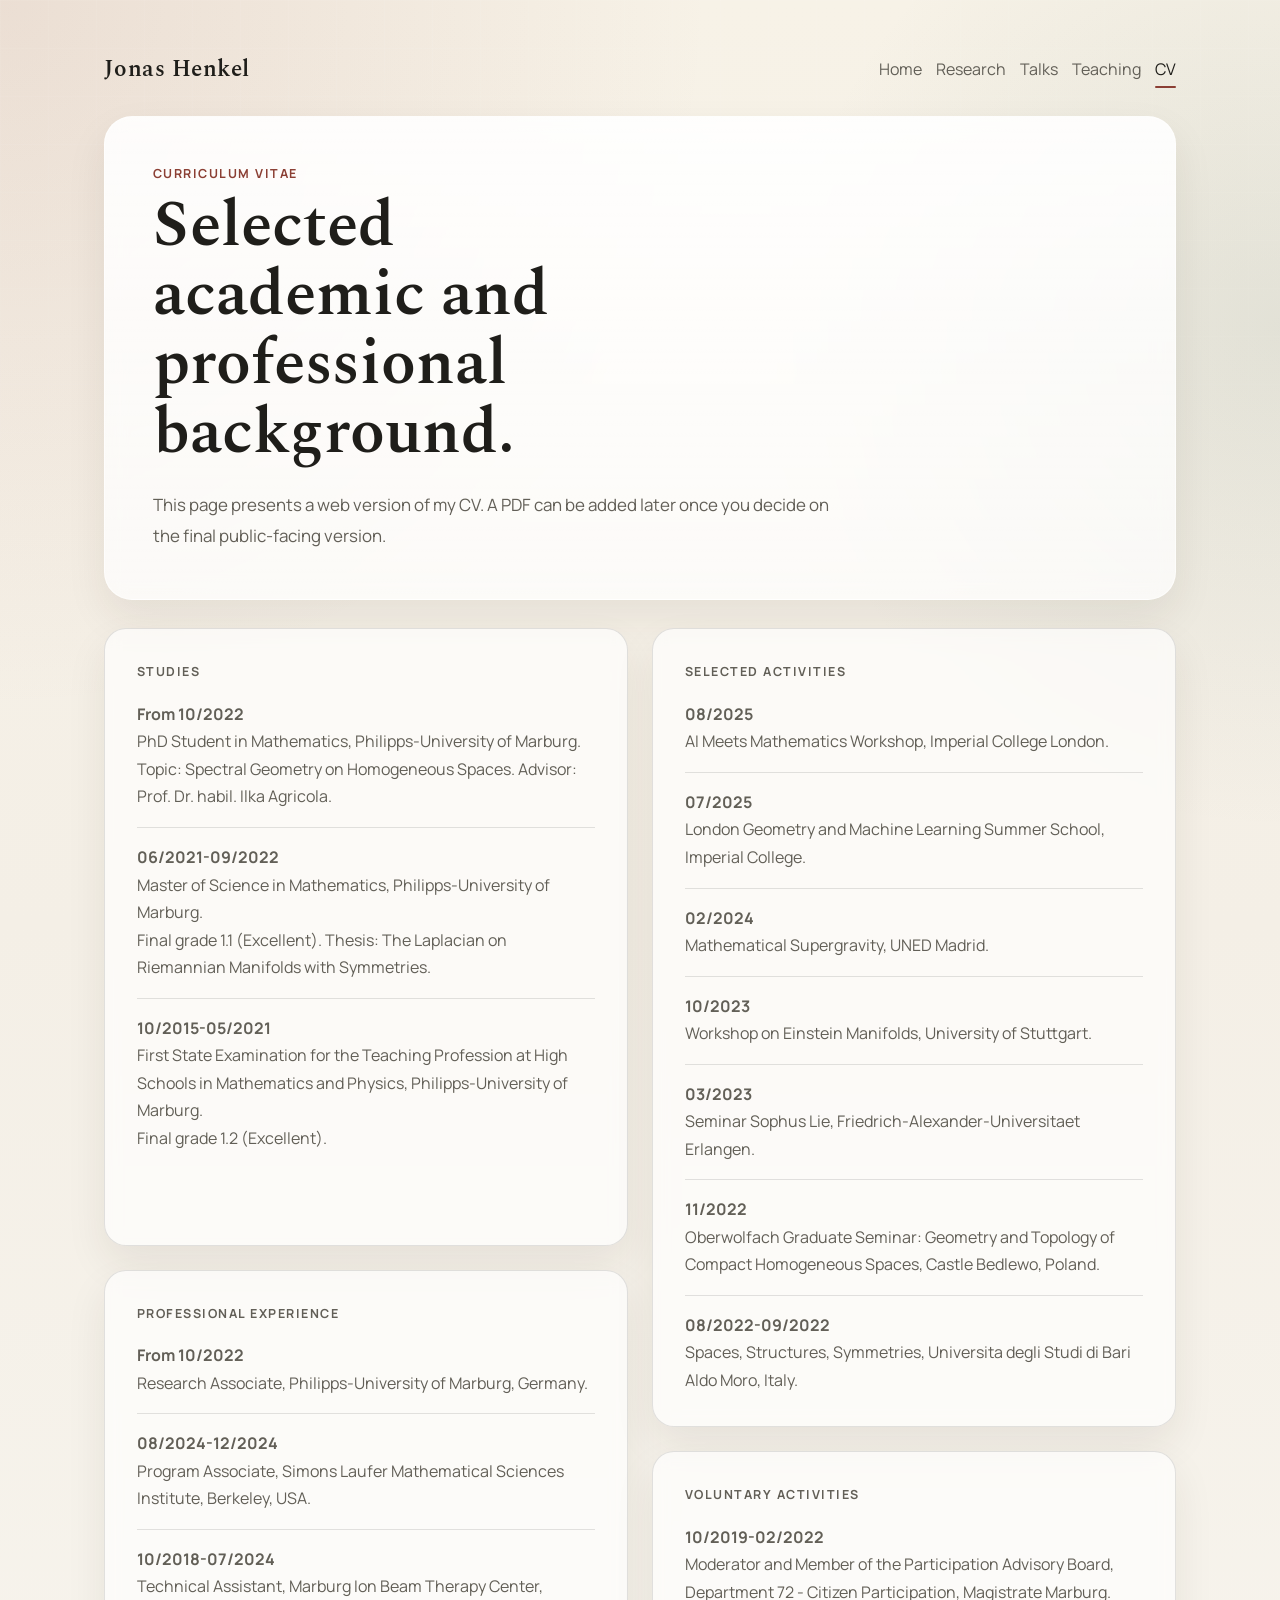
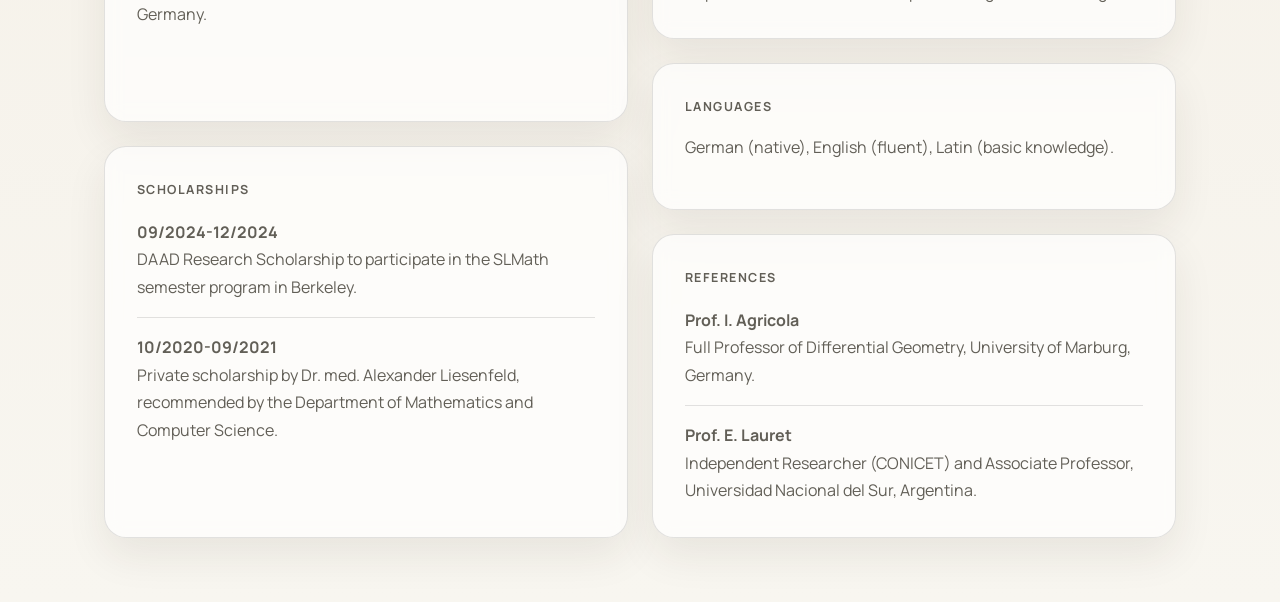
==== cv.html @ 440d4973 "Website" ====
<!DOCTYPE html>
<html lang="en">
<head>
  <meta charset="UTF-8">
  <meta name="viewport" content="width=device-width, initial-scale=1.0">
  <title>CV | Jonas Henkel</title>
  <meta name="description" content="Curriculum vitae of Jonas Henkel.">
  <link rel="preconnect" href="https://fonts.googleapis.com">
  <link rel="preconnect" href="https://fonts.gstatic.com" crossorigin>
  <link href="https://fonts.googleapis.com/css2?family=Spectral:wght@400;500;600;700&family=Manrope:wght@400;500;600;700&display=swap" rel="stylesheet">
  <link rel="stylesheet" href="styles.css">
</head>
<body>
  <div class="site-shell">
    <header class="site-header">
      <a class="wordmark" href="index.html">Jonas Henkel</a>
      <nav class="site-nav" aria-label="Primary">
        <a href="index.html">Home</a>
        <a href="research.html">Research</a>
        <a href="talks.html">Talks</a>
        <a href="teaching.html">Teaching</a>
        <a class="active" href="cv.html">CV</a>
      </nav>
    </header>

    <main class="page">
      <section class="page-intro">
        <p class="eyebrow">Curriculum Vitae</p>
        <h1>Selected academic and professional background.</h1>
        <p class="lede">
          This page presents a web version of my CV. A PDF can be added later once you decide on the final public-facing version.
        </p>
      </section>

      <section class="cv-grid">
        <div class="cv-column">
          <section class="content-block">
            <p class="section-label">Studies</p>
            <ul class="stack-list">
              <li>
                <strong>From 10/2022</strong><br>
                PhD Student in Mathematics, Philipps-University of Marburg.<br>
                Topic: Spectral Geometry on Homogeneous Spaces. Advisor: Prof. Dr. habil. Ilka Agricola.
              </li>
              <li>
                <strong>06/2021-09/2022</strong><br>
                Master of Science in Mathematics, Philipps-University of Marburg.<br>
                Final grade 1.1 (Excellent). Thesis: The Laplacian on Riemannian Manifolds with Symmetries.
              </li>
              <li>
                <strong>10/2015-05/2021</strong><br>
                First State Examination for the Teaching Profession at High Schools in Mathematics and Physics,
                Philipps-University of Marburg.<br>
                Final grade 1.2 (Excellent).
              </li>
            </ul>
          </section>

          <section class="content-block">
            <p class="section-label">Professional Experience</p>
            <ul class="stack-list">
              <li>
                <strong>From 10/2022</strong><br>
                Research Associate, Philipps-University of Marburg, Germany.
              </li>
              <li>
                <strong>08/2024-12/2024</strong><br>
                Program Associate, Simons Laufer Mathematical Sciences Institute, Berkeley, USA.
              </li>
              <li>
                <strong>10/2018-07/2024</strong><br>
                Technical Assistant, Marburg Ion Beam Therapy Center, Germany.
              </li>
            </ul>
          </section>

          <section class="content-block">
            <p class="section-label">Scholarships</p>
            <ul class="stack-list">
              <li>
                <strong>09/2024-12/2024</strong><br>
                DAAD Research Scholarship to participate in the SLMath semester program in Berkeley.
              </li>
              <li>
                <strong>10/2020-09/2021</strong><br>
                Private scholarship by Dr. med. Alexander Liesenfeld, recommended by the Department of Mathematics and Computer Science.
              </li>
            </ul>
          </section>
        </div>

        <div class="cv-column">
          <section class="content-block">
            <p class="section-label">Selected Activities</p>
            <ul class="stack-list">
              <li><strong>08/2025</strong><br>AI Meets Mathematics Workshop, Imperial College London.</li>
              <li><strong>07/2025</strong><br>London Geometry and Machine Learning Summer School, Imperial College.</li>
              <li><strong>02/2024</strong><br>Mathematical Supergravity, UNED Madrid.</li>
              <li><strong>10/2023</strong><br>Workshop on Einstein Manifolds, University of Stuttgart.</li>
              <li><strong>03/2023</strong><br>Seminar Sophus Lie, Friedrich-Alexander-Universitaet Erlangen.</li>
              <li><strong>11/2022</strong><br>Oberwolfach Graduate Seminar: Geometry and Topology of Compact Homogeneous Spaces, Castle Bedlewo, Poland.</li>
              <li><strong>08/2022-09/2022</strong><br>Spaces, Structures, Symmetries, Universita degli Studi di Bari Aldo Moro, Italy.</li>
            </ul>
          </section>

          <section class="content-block">
            <p class="section-label">Voluntary Activities</p>
            <ul class="stack-list">
              <li>
                <strong>10/2019-02/2022</strong><br>
                Moderator and Member of the Participation Advisory Board, Department 72 - Citizen Participation, Magistrate Marburg.
              </li>
            </ul>
          </section>

          <section class="content-block">
            <p class="section-label">Languages</p>
            <p>German (native), English (fluent), Latin (basic knowledge).</p>
          </section>

          <section class="content-block">
            <p class="section-label">References</p>
            <ul class="stack-list">
              <li>
                <strong>Prof. I. Agricola</strong><br>
                Full Professor of Differential Geometry, University of Marburg, Germany.
              </li>
              <li>
                <strong>Prof. E. Lauret</strong><br>
                Independent Researcher (CONICET) and Associate Professor, Universidad Nacional del Sur, Argentina.
              </li>
            </ul>
          </section>
        </div>
      </section>
    </main>
  </div>
</body>
</html>
---- styles.css ----
:root {
  --bg: #f6f2ea;
  --bg-strong: #efe8db;
  --surface: rgba(255, 255, 255, 0.72);
  --surface-strong: rgba(255, 255, 255, 0.9);
  --text: #1f1e1a;
  --muted: #625f57;
  --line: rgba(31, 30, 26, 0.12);
  --accent: #8b3f34;
  --accent-soft: rgba(139, 63, 52, 0.12);
  --shadow: 0 18px 40px rgba(53, 42, 30, 0.08);
  --radius: 22px;
  --max-width: 1120px;
}

* {
  box-sizing: border-box;
}

html {
  scroll-behavior: smooth;
}

body {
  margin: 0;
  min-height: 100vh;
  font-family: "Manrope", sans-serif;
  color: var(--text);
  background:
    radial-gradient(circle at top left, rgba(139, 63, 52, 0.11), transparent 28%),
    radial-gradient(circle at right 15%, rgba(107, 130, 116, 0.14), transparent 22%),
    linear-gradient(180deg, #f7f2e7 0%, #f4efe6 42%, #f8f6f0 100%);
}

body::before {
  content: "";
  position: fixed;
  inset: 0;
  pointer-events: none;
  background-image:
    linear-gradient(rgba(255, 255, 255, 0.24) 1px, transparent 1px),
    linear-gradient(90deg, rgba(255, 255, 255, 0.24) 1px, transparent 1px);
  background-size: 48px 48px;
  mask-image: linear-gradient(180deg, rgba(0, 0, 0, 0.28), transparent 88%);
}

a {
  color: inherit;
}

.site-shell {
  max-width: var(--max-width);
  margin: 0 auto;
  padding: 32px 24px 64px;
}

.site-header {
  display: flex;
  justify-content: space-between;
  align-items: center;
  gap: 20px;
  padding: 18px 0 28px;
}

.wordmark {
  font-family: "Spectral", serif;
  font-size: 1.45rem;
  font-weight: 600;
  text-decoration: none;
  letter-spacing: 0.02em;
}

.site-nav {
  display: flex;
  flex-wrap: wrap;
  gap: 14px;
}

.site-nav a {
  text-decoration: none;
  color: var(--muted);
  padding: 8px 0;
  position: relative;
  transition: color 160ms ease;
}

.site-nav a:hover,
.site-nav a.active {
  color: var(--text);
}

.site-nav a.active::after,
.site-nav a:hover::after {
  content: "";
  position: absolute;
  left: 0;
  right: 0;
  bottom: 0;
  height: 2px;
  background: var(--accent);
  border-radius: 999px;
}

.page {
  display: grid;
  gap: 28px;
}

.hero,
.page-intro {
  padding: 48px;
  background: linear-gradient(180deg, var(--surface-strong), var(--surface));
  border: 1px solid rgba(255, 255, 255, 0.55);
  border-radius: calc(var(--radius) + 6px);
  box-shadow: var(--shadow);
  backdrop-filter: blur(10px);
  animation: rise 640ms ease both;
}

.hero h1,
.page-intro h1,
.panel h2,
.contact-card h2,
.topic-group h2 {
  font-family: "Spectral", serif;
  font-weight: 600;
  line-height: 1.08;
  margin: 0;
}

.hero h1,
.page-intro h1 {
  max-width: 12ch;
  font-size: clamp(2.6rem, 5vw, 4.8rem);
  margin-top: 10px;
}

.eyebrow,
.section-label {
  margin: 0;
  color: var(--accent);
  text-transform: uppercase;
  letter-spacing: 0.12em;
  font-size: 0.78rem;
  font-weight: 700;
}

.lede {
  max-width: 68ch;
  margin: 22px 0 0;
  font-size: 1.06rem;
  line-height: 1.8;
  color: var(--muted);
}

.hero-actions {
  display: flex;
  flex-wrap: wrap;
  gap: 16px;
  margin-top: 28px;
}

.button,
.text-link {
  display: inline-flex;
  align-items: center;
  justify-content: center;
  min-height: 48px;
  border-radius: 999px;
  text-decoration: none;
  transition: transform 160ms ease, background 160ms ease, color 160ms ease;
}

.button {
  padding: 0 20px;
  background: var(--text);
  color: #fdfbf7;
}

.button:hover,
.text-link:hover {
  transform: translateY(-1px);
}

.text-link {
  padding: 0 4px;
  color: var(--accent);
  font-weight: 700;
}

.grid {
  display: grid;
  gap: 20px;
}

.two-up {
  grid-template-columns: repeat(2, minmax(0, 1fr));
}

.three-up {
  grid-template-columns: repeat(3, minmax(0, 1fr));
}

.panel,
.contact-card,
.content-block,
.topic-group {
  padding: 28px;
  background: rgba(255, 255, 255, 0.68);
  border: 1px solid var(--line);
  border-radius: var(--radius);
  box-shadow: var(--shadow);
  backdrop-filter: blur(8px);
  animation: rise 700ms ease both;
}

.panel p,
.content-block p,
.topic-group p,
.stack-list li,
.timeline li,
.publication-list li {
  line-height: 1.72;
  color: var(--muted);
}

.panel h2,
.contact-card h2,
.topic-group h2 {
  font-size: 1.55rem;
  margin-top: 8px;
  margin-bottom: 14px;
}

.accent-panel {
  background:
    linear-gradient(180deg, rgba(139, 63, 52, 0.1), rgba(255, 255, 255, 0.75));
}

.muted {
  color: var(--muted);
}

.split-section {
  display: grid;
  grid-template-columns: minmax(0, 1.7fr) minmax(280px, 0.95fr);
  gap: 20px;
  align-items: start;
}

.publication-list,
.stack-list,
.timeline {
  list-style: none;
  padding: 0;
  margin: 18px 0 0;
}

.publication-list li,
.timeline li {
  display: grid;
  grid-template-columns: 76px minmax(0, 1fr);
  gap: 14px;
  padding: 18px 0;
  border-bottom: 1px solid var(--line);
}

.publication-list li:last-child,
.timeline li:last-child {
  border-bottom: 0;
  padding-bottom: 0;
}

.pub-year,
.timeline-date {
  color: var(--accent);
  font-weight: 700;
  font-size: 0.92rem;
}

.stack-list li {
  padding: 16px 0;
  border-bottom: 1px solid var(--line);
}

.stack-list li:first-child,
.timeline li:first-child,
.publication-list li:first-child {
  padding-top: 0;
}

.stack-list li:last-child {
  border-bottom: 0;
  padding-bottom: 0;
}

.timeline.compact li {
  grid-template-columns: 112px minmax(0, 1fr);
}

.topic-group + .topic-group {
  margin-top: 20px;
}

.content-block {
  padding: 32px;
}

.cv-grid {
  display: grid;
  grid-template-columns: repeat(2, minmax(0, 1fr));
  gap: 24px;
}

.cv-column {
  display: grid;
  gap: 24px;
}

@keyframes rise {
  from {
    opacity: 0;
    transform: translateY(18px);
  }

  to {
    opacity: 1;
    transform: translateY(0);
  }
}

@media (max-width: 860px) {
  .site-header,
  .split-section,
  .two-up,
  .three-up,
  .cv-grid {
    grid-template-columns: 1fr;
    display: grid;
  }

  .site-header {
    justify-content: start;
  }

  .hero,
  .page-intro,
  .panel,
  .contact-card,
  .content-block,
  .topic-group {
    padding: 24px;
  }

  .hero h1,
  .page-intro h1 {
    max-width: none;
  }
}

@media (max-width: 640px) {
  .site-shell {
    padding: 20px 16px 48px;
  }

  .publication-list li,
  .timeline li,
  .timeline.compact li {
    grid-template-columns: 1fr;
    gap: 8px;
  }

  .site-nav {
    gap: 10px 14px;
  }
}
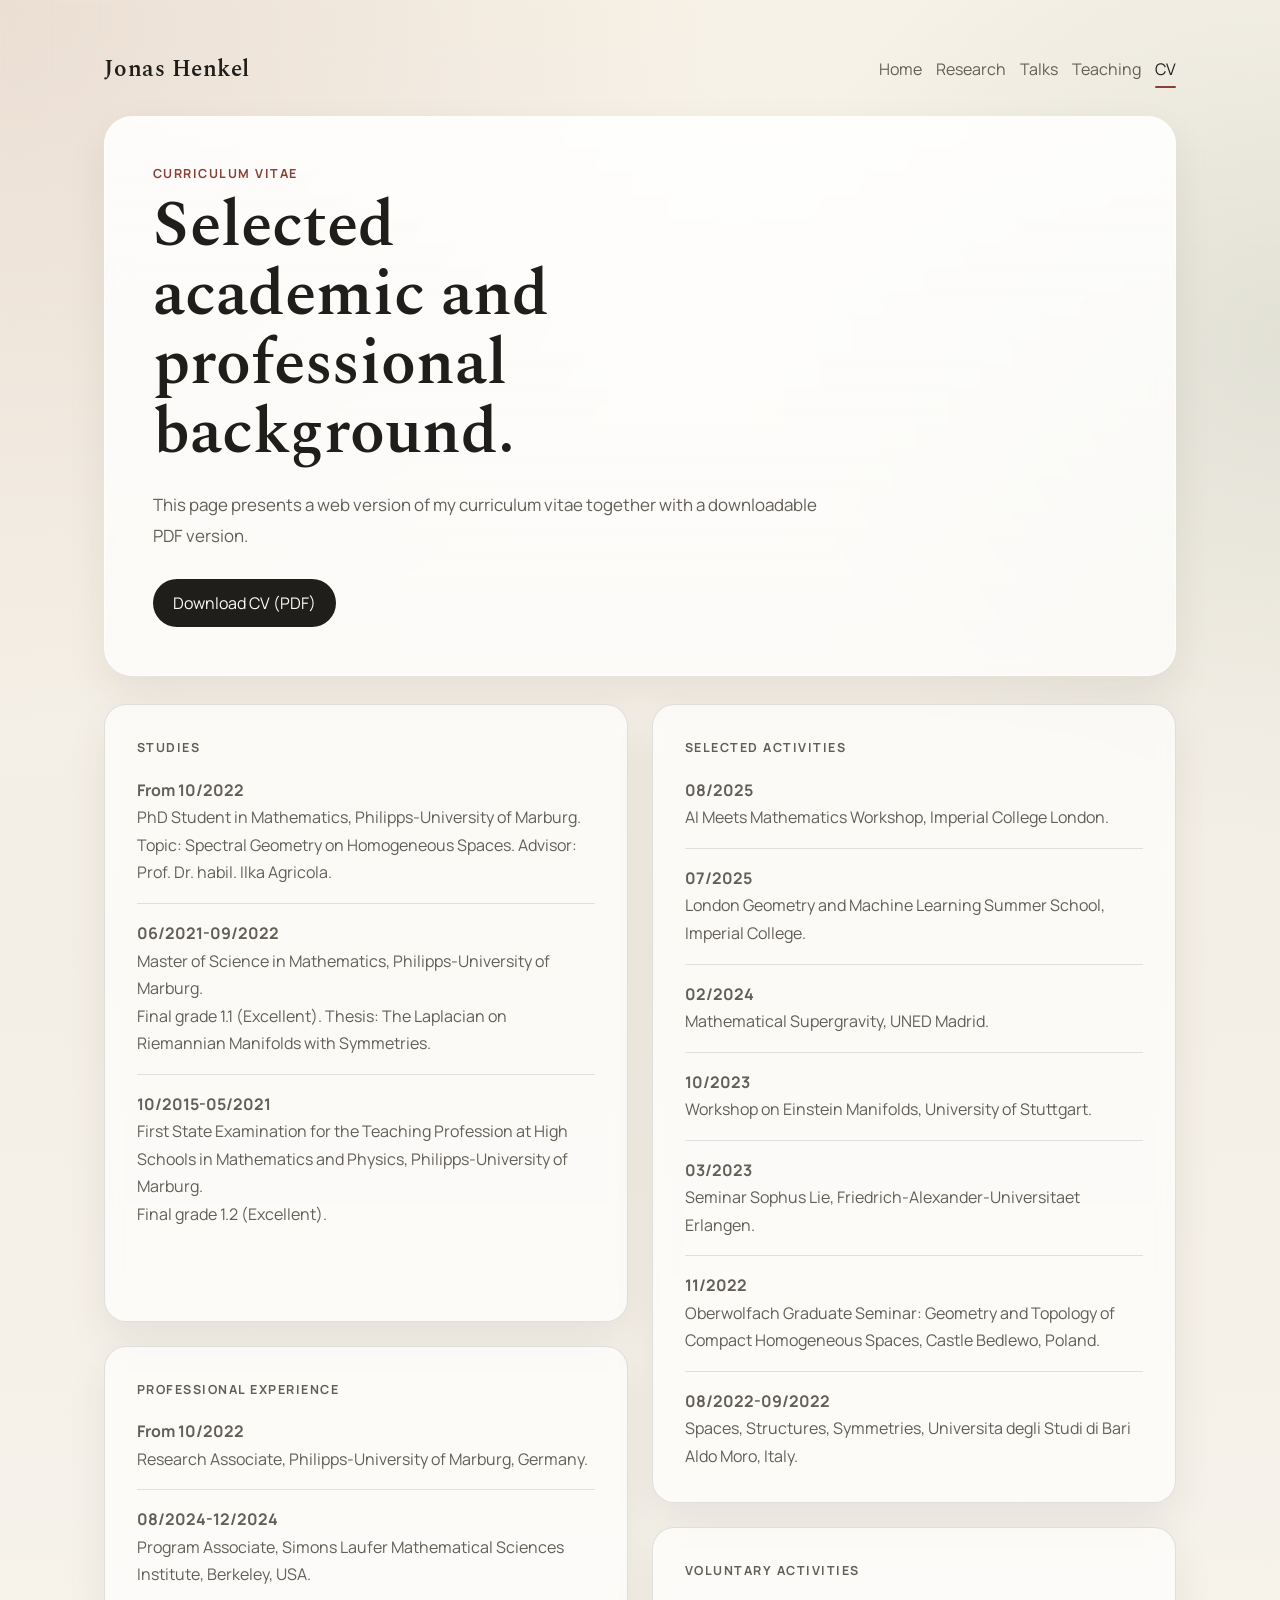
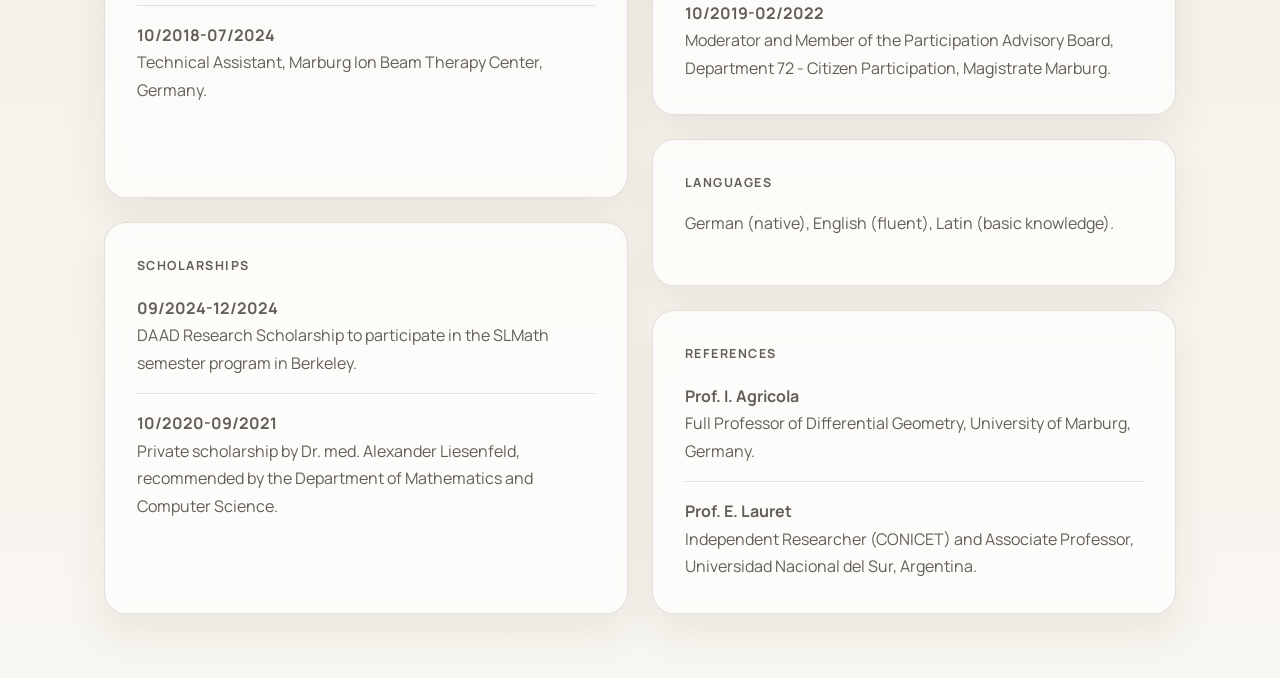
==== commit a505e00a: "website" ====
--- a/cv.html
+++ b/cv.html
@@ -28,8 +28,11 @@
         <p class="eyebrow">Curriculum Vitae</p>
         <h1>Selected academic and professional background.</h1>
         <p class="lede">
-          This page presents a web version of my CV. A PDF can be added later once you decide on the final public-facing version.
+          This page presents a web version of my curriculum vitae together with a downloadable PDF version.
         </p>
+        <div class="hero-actions page-actions">
+          <a class="button" href="assets/jonas-henkel-cv.pdf">Download CV (PDF)</a>
+        </div>
       </section>
 
       <section class="cv-grid">
--- a/styles.css
+++ b/styles.css
@@ -117,6 +117,17 @@
   animation: rise 640ms ease both;
 }
 
+.hero-layout {
+  display: grid;
+  grid-template-columns: minmax(0, 1.4fr) minmax(260px, 0.9fr);
+  gap: 32px;
+  align-items: center;
+}
+
+.hero-copy {
+  min-width: 0;
+}
+
 .hero h1,
 .page-intro h1,
 .panel h2,
@@ -153,6 +164,13 @@
   color: var(--muted);
 }
 
+.hero-note {
+  margin: 18px 0 0;
+  max-width: 64ch;
+  line-height: 1.72;
+  color: var(--muted);
+}
+
 .hero-actions {
   display: flex;
   flex-wrap: wrap;
@@ -177,6 +195,12 @@
   color: #fdfbf7;
 }
 
+.button-secondary {
+  background: transparent;
+  color: var(--text);
+  border: 1px solid var(--line);
+}
+
 .button:hover,
 .text-link:hover {
   transform: translateY(-1px);
@@ -186,6 +210,10 @@
   padding: 0 4px;
   color: var(--accent);
   font-weight: 700;
+}
+
+.page-actions {
+  margin-top: 28px;
 }
 
 .grid {
@@ -241,6 +269,33 @@
   color: var(--muted);
 }
 
+.hero-media {
+  justify-self: end;
+  width: min(100%, 360px);
+}
+
+.portrait-frame {
+  padding: 14px;
+  background: rgba(255, 255, 255, 0.78);
+  border: 1px solid rgba(255, 255, 255, 0.6);
+  border-radius: 28px;
+  box-shadow: var(--shadow);
+}
+
+.portrait {
+  display: block;
+  width: 100%;
+  height: auto;
+  border-radius: 20px;
+}
+
+.portrait-caption {
+  margin: 14px 8px 0;
+  font-size: 0.92rem;
+  line-height: 1.6;
+  color: var(--muted);
+}
+
 .split-section {
   display: grid;
   grid-template-columns: minmax(0, 1.7fr) minmax(280px, 0.95fr);
@@ -331,6 +386,7 @@
 
 @media (max-width: 860px) {
   .site-header,
+  .hero-layout,
   .split-section,
   .two-up,
   .three-up,
@@ -356,6 +412,11 @@
   .page-intro h1 {
     max-width: none;
   }
+
+  .hero-media {
+    justify-self: start;
+    width: min(100%, 320px);
+  }
 }
 
 @media (max-width: 640px) {
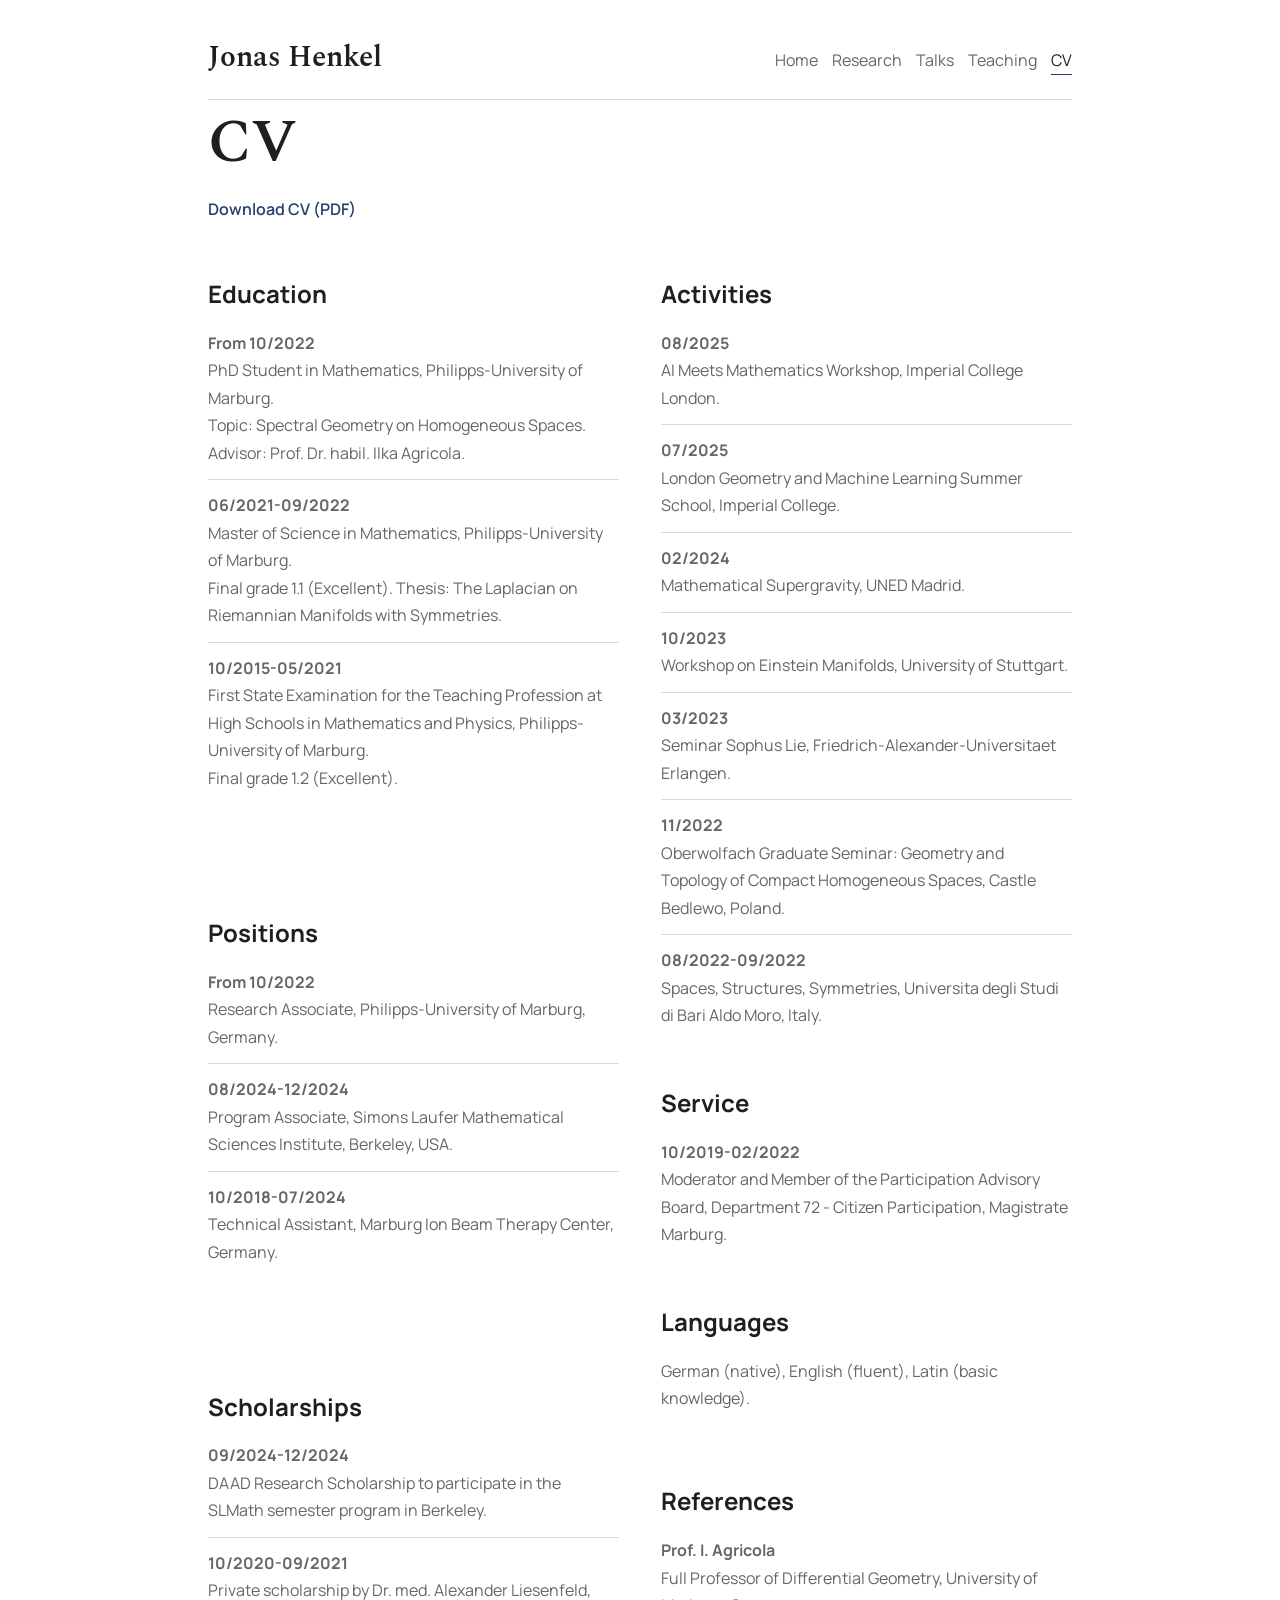
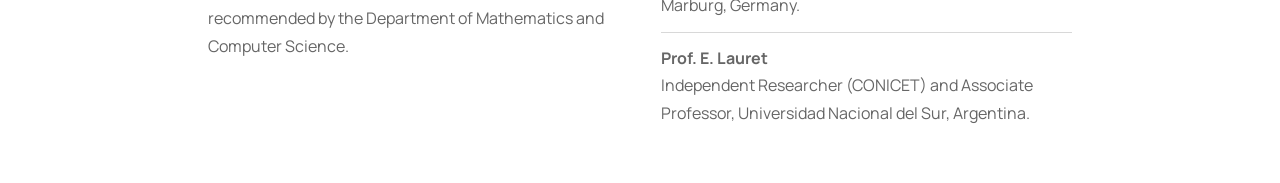
==== commit 1bf4f409: "website" ====
--- a/cv.html
+++ b/cv.html
@@ -25,11 +25,7 @@
 
     <main class="page">
       <section class="page-intro">
-        <p class="eyebrow">Curriculum Vitae</p>
-        <h1>Selected academic and professional background.</h1>
-        <p class="lede">
-          This page presents a web version of my curriculum vitae together with a downloadable PDF version.
-        </p>
+        <h1>CV</h1>
         <div class="hero-actions page-actions">
           <a class="button" href="assets/jonas-henkel-cv.pdf">Download CV (PDF)</a>
         </div>
@@ -38,7 +34,7 @@
       <section class="cv-grid">
         <div class="cv-column">
           <section class="content-block">
-            <p class="section-label">Studies</p>
+            <h2>Education</h2>
             <ul class="stack-list">
               <li>
                 <strong>From 10/2022</strong><br>
@@ -60,7 +56,7 @@
           </section>
 
           <section class="content-block">
-            <p class="section-label">Professional Experience</p>
+            <h2>Positions</h2>
             <ul class="stack-list">
               <li>
                 <strong>From 10/2022</strong><br>
@@ -78,7 +74,7 @@
           </section>
 
           <section class="content-block">
-            <p class="section-label">Scholarships</p>
+            <h2>Scholarships</h2>
             <ul class="stack-list">
               <li>
                 <strong>09/2024-12/2024</strong><br>
@@ -94,7 +90,7 @@
 
         <div class="cv-column">
           <section class="content-block">
-            <p class="section-label">Selected Activities</p>
+            <h2>Activities</h2>
             <ul class="stack-list">
               <li><strong>08/2025</strong><br>AI Meets Mathematics Workshop, Imperial College London.</li>
               <li><strong>07/2025</strong><br>London Geometry and Machine Learning Summer School, Imperial College.</li>
@@ -107,7 +103,7 @@
           </section>
 
           <section class="content-block">
-            <p class="section-label">Voluntary Activities</p>
+            <h2>Service</h2>
             <ul class="stack-list">
               <li>
                 <strong>10/2019-02/2022</strong><br>
@@ -117,12 +113,12 @@
           </section>
 
           <section class="content-block">
-            <p class="section-label">Languages</p>
+            <h2>Languages</h2>
             <p>German (native), English (fluent), Latin (basic knowledge).</p>
           </section>
 
           <section class="content-block">
-            <p class="section-label">References</p>
+            <h2>References</h2>
             <ul class="stack-list">
               <li>
                 <strong>Prof. I. Agricola</strong><br>
--- a/styles.css
+++ b/styles.css
@@ -1,16 +1,9 @@
 :root {
-  --bg: #f6f2ea;
-  --bg-strong: #efe8db;
-  --surface: rgba(255, 255, 255, 0.72);
-  --surface-strong: rgba(255, 255, 255, 0.9);
-  --text: #1f1e1a;
-  --muted: #625f57;
-  --line: rgba(31, 30, 26, 0.12);
-  --accent: #8b3f34;
-  --accent-soft: rgba(139, 63, 52, 0.12);
-  --shadow: 0 18px 40px rgba(53, 42, 30, 0.08);
-  --radius: 22px;
-  --max-width: 1120px;
+  --text: #1f1f1f;
+  --muted: #666666;
+  --line: #d8d8d8;
+  --accent: #24406e;
+  --max-width: 920px;
 }
 
 * {
@@ -26,22 +19,7 @@
   min-height: 100vh;
   font-family: "Manrope", sans-serif;
   color: var(--text);
-  background:
-    radial-gradient(circle at top left, rgba(139, 63, 52, 0.11), transparent 28%),
-    radial-gradient(circle at right 15%, rgba(107, 130, 116, 0.14), transparent 22%),
-    linear-gradient(180deg, #f7f2e7 0%, #f4efe6 42%, #f8f6f0 100%);
-}
-
-body::before {
-  content: "";
-  position: fixed;
-  inset: 0;
-  pointer-events: none;
-  background-image:
-    linear-gradient(rgba(255, 255, 255, 0.24) 1px, transparent 1px),
-    linear-gradient(90deg, rgba(255, 255, 255, 0.24) 1px, transparent 1px);
-  background-size: 48px 48px;
-  mask-image: linear-gradient(180deg, rgba(0, 0, 0, 0.28), transparent 88%);
+  background: #ffffff;
 }
 
 a {
@@ -51,23 +29,23 @@
 .site-shell {
   max-width: var(--max-width);
   margin: 0 auto;
-  padding: 32px 24px 64px;
+  padding: 36px 28px 56px;
 }
 
 .site-header {
   display: flex;
   justify-content: space-between;
-  align-items: center;
+  align-items: baseline;
   gap: 20px;
-  padding: 18px 0 28px;
+  padding: 0 0 20px;
+  border-bottom: 1px solid var(--line);
 }
 
 .wordmark {
   font-family: "Spectral", serif;
-  font-size: 1.45rem;
+  font-size: 1.8rem;
   font-weight: 600;
   text-decoration: none;
-  letter-spacing: 0.02em;
 }
 
 .site-nav {
@@ -79,9 +57,8 @@
 .site-nav a {
   text-decoration: none;
   color: var(--muted);
-  padding: 8px 0;
+  padding: 4px 0;
   position: relative;
-  transition: color 160ms ease;
 }
 
 .site-nav a:hover,
@@ -96,32 +73,25 @@
   left: 0;
   right: 0;
   bottom: 0;
-  height: 2px;
+  height: 1px;
   background: var(--accent);
-  border-radius: 999px;
 }
 
 .page {
   display: grid;
-  gap: 28px;
+  gap: 36px;
 }
 
 .hero,
 .page-intro {
-  padding: 48px;
-  background: linear-gradient(180deg, var(--surface-strong), var(--surface));
-  border: 1px solid rgba(255, 255, 255, 0.55);
-  border-radius: calc(var(--radius) + 6px);
-  box-shadow: var(--shadow);
-  backdrop-filter: blur(10px);
-  animation: rise 640ms ease both;
+  padding: 0;
 }
 
 .hero-layout {
   display: grid;
-  grid-template-columns: minmax(0, 1.4fr) minmax(260px, 0.9fr);
-  gap: 32px;
-  align-items: center;
+  grid-template-columns: minmax(0, 1.4fr) minmax(220px, 280px);
+  gap: 40px;
+  align-items: start;
 }
 
 .hero-copy {
@@ -135,38 +105,38 @@
 .topic-group h2 {
   font-family: "Spectral", serif;
   font-weight: 600;
-  line-height: 1.08;
+  line-height: 1.18;
   margin: 0;
 }
 
 .hero h1,
 .page-intro h1 {
-  max-width: 12ch;
-  font-size: clamp(2.6rem, 5vw, 4.8rem);
-  margin-top: 10px;
+  max-width: none;
+  font-size: clamp(2.4rem, 5vw, 3.8rem);
+  margin-top: 8px;
 }
 
 .eyebrow,
 .section-label {
   margin: 0;
-  color: var(--accent);
+  color: var(--muted);
   text-transform: uppercase;
-  letter-spacing: 0.12em;
-  font-size: 0.78rem;
-  font-weight: 700;
+  letter-spacing: 0.08em;
+  font-size: 0.76rem;
+  font-weight: 600;
 }
 
 .lede {
-  max-width: 68ch;
-  margin: 22px 0 0;
-  font-size: 1.06rem;
-  line-height: 1.8;
+  max-width: 58ch;
+  margin: 18px 0 0;
+  font-size: 1.02rem;
+  line-height: 1.78;
   color: var(--muted);
 }
 
 .hero-note {
-  margin: 18px 0 0;
-  max-width: 64ch;
+  margin: 14px 0 0;
+  max-width: 56ch;
   line-height: 1.72;
   color: var(--muted);
 }
@@ -174,51 +144,50 @@
 .hero-actions {
   display: flex;
   flex-wrap: wrap;
-  gap: 16px;
-  margin-top: 28px;
+  gap: 18px;
+  margin-top: 20px;
 }
 
 .button,
 .text-link {
-  display: inline-flex;
-  align-items: center;
-  justify-content: center;
-  min-height: 48px;
-  border-radius: 999px;
+  display: inline;
   text-decoration: none;
-  transition: transform 160ms ease, background 160ms ease, color 160ms ease;
+  color: var(--accent);
+  font-weight: 600;
+  border-bottom: 1px solid transparent;
 }
 
 .button {
-  padding: 0 20px;
-  background: var(--text);
-  color: #fdfbf7;
+  padding: 0;
+  background: none;
 }
 
 .button-secondary {
-  background: transparent;
-  color: var(--text);
-  border: 1px solid var(--line);
+  color: var(--accent);
+  border-bottom: 1px solid transparent;
 }
 
 .button:hover,
-.text-link:hover {
-  transform: translateY(-1px);
-}
-
-.text-link {
-  padding: 0 4px;
-  color: var(--accent);
-  font-weight: 700;
+.button-secondary:hover,
+.text-link:hover,
+.inline-link:hover {
+  border-bottom-color: var(--accent);
 }
 
 .page-actions {
-  margin-top: 28px;
+  margin-top: 18px;
 }
 
 .grid {
   display: grid;
-  gap: 20px;
+  gap: 28px;
+}
+
+.page > .content-block,
+.page > .split-section,
+.page > .grid {
+  padding-top: 22px;
+  border-top: 1px solid var(--line);
 }
 
 .two-up {
@@ -233,13 +202,7 @@
 .contact-card,
 .content-block,
 .topic-group {
-  padding: 28px;
-  background: rgba(255, 255, 255, 0.68);
-  border: 1px solid var(--line);
-  border-radius: var(--radius);
-  box-shadow: var(--shadow);
-  backdrop-filter: blur(8px);
-  animation: rise 700ms ease both;
+  padding: 0;
 }
 
 .panel p,
@@ -255,51 +218,47 @@
 .panel h2,
 .contact-card h2,
 .topic-group h2 {
-  font-size: 1.55rem;
-  margin-top: 8px;
-  margin-bottom: 14px;
-}
-
-.accent-panel {
-  background:
-    linear-gradient(180deg, rgba(139, 63, 52, 0.1), rgba(255, 255, 255, 0.75));
+  font-size: 1.45rem;
+  margin: 0 0 12px;
 }
 
 .muted {
   color: var(--muted);
+}
+
+.inline-link {
+  color: var(--accent);
+  text-decoration: none;
+  border-bottom: 1px solid transparent;
 }
 
 .hero-media {
   justify-self: end;
-  width: min(100%, 360px);
+  width: min(100%, 280px);
 }
 
 .portrait-frame {
-  padding: 14px;
-  background: rgba(255, 255, 255, 0.78);
-  border: 1px solid rgba(255, 255, 255, 0.6);
-  border-radius: 28px;
-  box-shadow: var(--shadow);
+  padding: 0;
 }
 
 .portrait {
   display: block;
   width: 100%;
   height: auto;
-  border-radius: 20px;
+  border-radius: 2px;
 }
 
 .portrait-caption {
-  margin: 14px 8px 0;
-  font-size: 0.92rem;
+  margin: 10px 0 0;
+  font-size: 0.88rem;
   line-height: 1.6;
   color: var(--muted);
 }
 
 .split-section {
   display: grid;
-  grid-template-columns: minmax(0, 1.7fr) minmax(280px, 0.95fr);
-  gap: 20px;
+  grid-template-columns: minmax(0, 1.55fr) minmax(220px, 0.85fr);
+  gap: 42px;
   align-items: start;
 }
 
@@ -316,7 +275,7 @@
   display: grid;
   grid-template-columns: 76px minmax(0, 1fr);
   gap: 14px;
-  padding: 18px 0;
+  padding: 12px 0;
   border-bottom: 1px solid var(--line);
 }
 
@@ -334,7 +293,7 @@
 }
 
 .stack-list li {
-  padding: 16px 0;
+  padding: 12px 0;
   border-bottom: 1px solid var(--line);
 }
 
@@ -354,34 +313,18 @@
 }
 
 .topic-group + .topic-group {
-  margin-top: 20px;
-}
-
-.content-block {
-  padding: 32px;
+  margin-top: 24px;
 }
 
 .cv-grid {
   display: grid;
   grid-template-columns: repeat(2, minmax(0, 1fr));
-  gap: 24px;
+  gap: 42px;
 }
 
 .cv-column {
   display: grid;
-  gap: 24px;
-}
-
-@keyframes rise {
-  from {
-    opacity: 0;
-    transform: translateY(18px);
-  }
-
-  to {
-    opacity: 1;
-    transform: translateY(0);
-  }
+  gap: 36px;
 }
 
 @media (max-width: 860px) {
@@ -399,15 +342,6 @@
     justify-content: start;
   }
 
-  .hero,
-  .page-intro,
-  .panel,
-  .contact-card,
-  .content-block,
-  .topic-group {
-    padding: 24px;
-  }
-
   .hero h1,
   .page-intro h1 {
     max-width: none;
@@ -415,13 +349,13 @@
 
   .hero-media {
     justify-self: start;
-    width: min(100%, 320px);
+    width: min(100%, 260px);
   }
 }
 
 @media (max-width: 640px) {
   .site-shell {
-    padding: 20px 16px 48px;
+    padding: 24px 18px 44px;
   }
 
   .publication-list li,
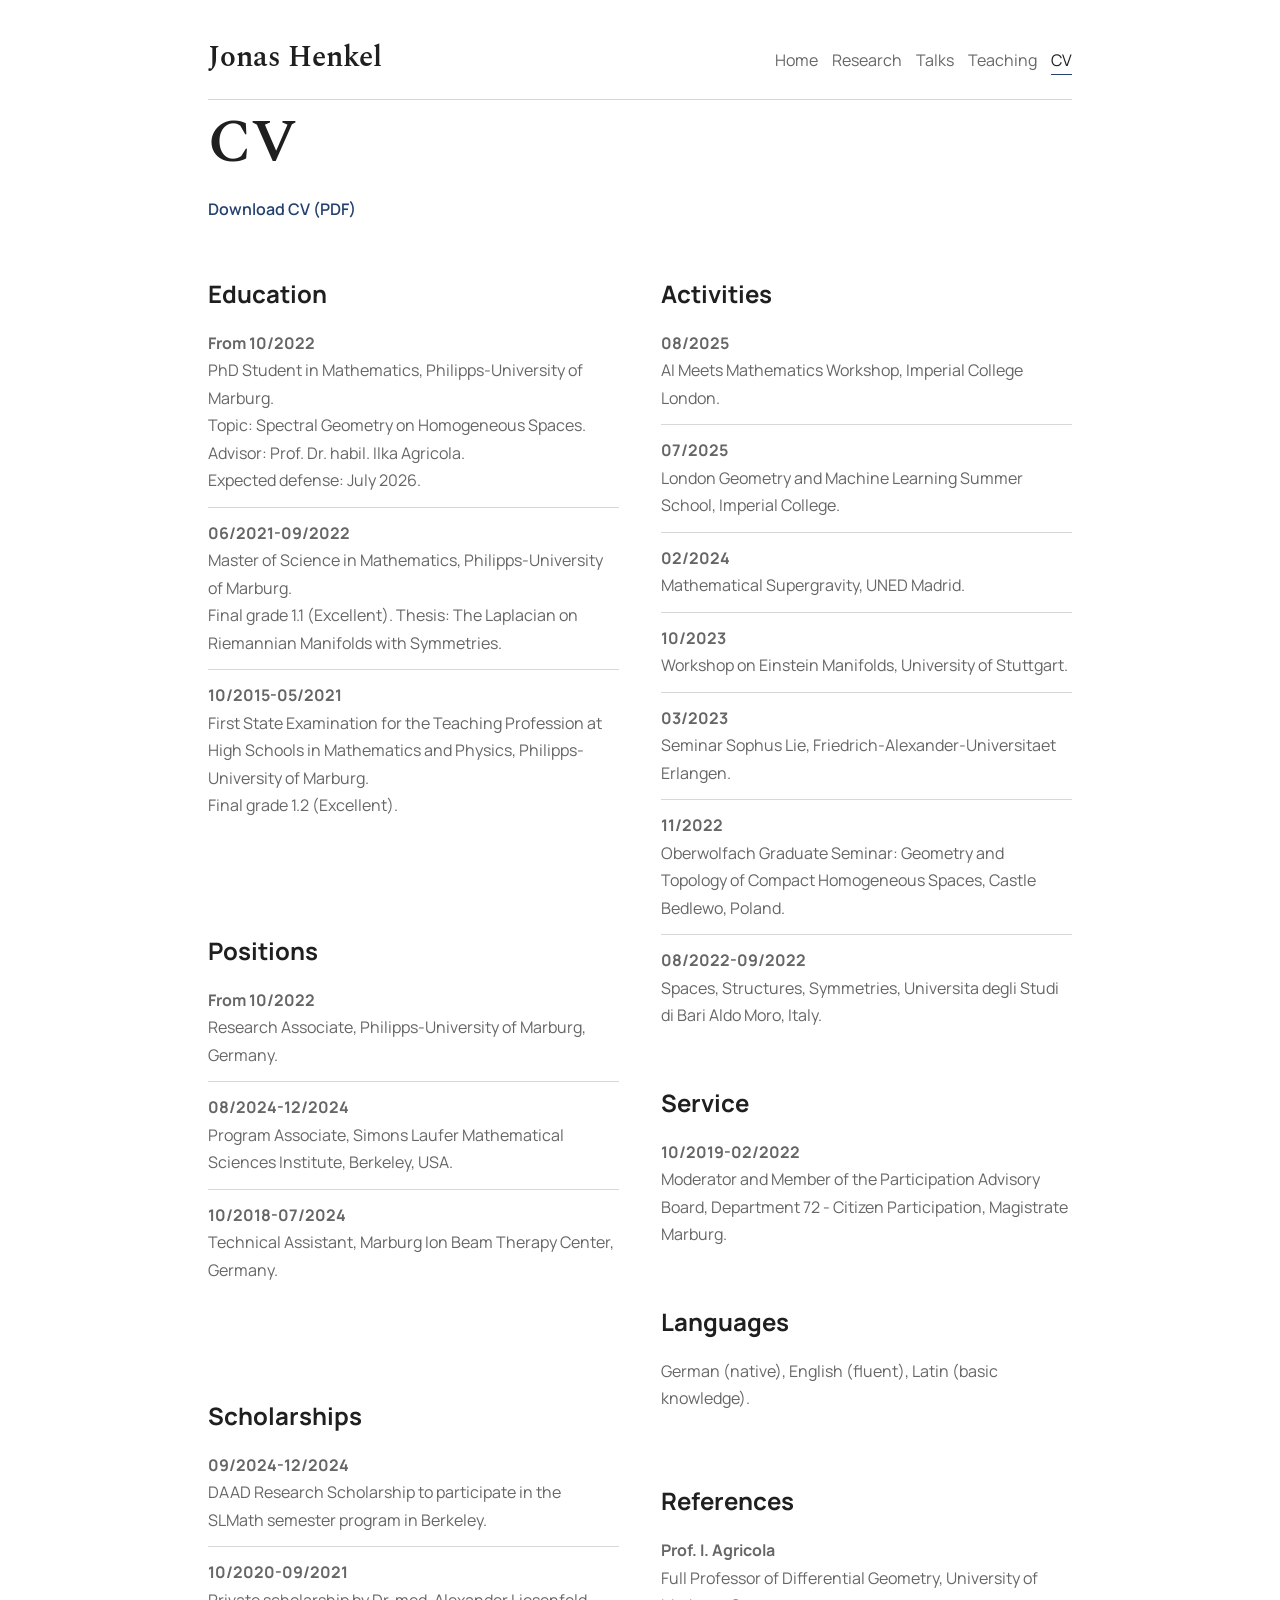
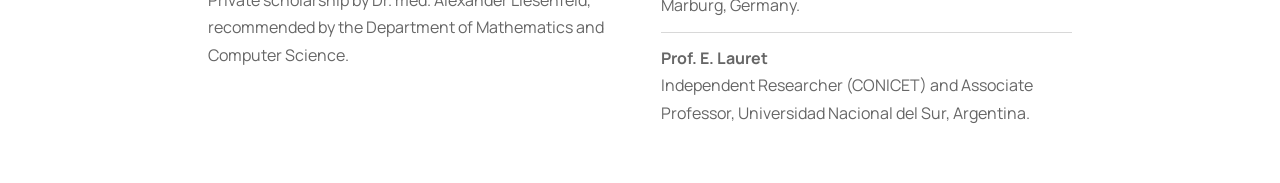
==== commit 33c12595: "website" ====
--- a/cv.html
+++ b/cv.html
@@ -39,7 +39,8 @@
               <li>
                 <strong>From 10/2022</strong><br>
                 PhD Student in Mathematics, Philipps-University of Marburg.<br>
-                Topic: Spectral Geometry on Homogeneous Spaces. Advisor: Prof. Dr. habil. Ilka Agricola.
+                Topic: Spectral Geometry on Homogeneous Spaces. Advisor: Prof. Dr. habil. Ilka Agricola.<br>
+                Expected defense: July 2026.
               </li>
               <li>
                 <strong>06/2021-09/2022</strong><br>
--- a/styles.css
+++ b/styles.css
@@ -87,6 +87,34 @@
   padding: 0;
 }
 
+.home-grid {
+  display: grid;
+  grid-template-columns: minmax(0, 1.45fr) minmax(220px, 280px);
+  gap: 40px;
+  align-items: start;
+}
+
+.home-main {
+  min-width: 0;
+}
+
+.home-main > section + section {
+  padding-top: 22px;
+  border-top: 1px solid var(--line);
+}
+
+.home-sidebar {
+  position: sticky;
+  top: 28px;
+  display: grid;
+  gap: 18px;
+}
+
+.home-intro {
+  padding-top: 0;
+  border-top: 0;
+}
+
 .hero-layout {
   display: grid;
   grid-template-columns: minmax(0, 1.4fr) minmax(220px, 280px);
@@ -102,7 +130,8 @@
 .page-intro h1,
 .panel h2,
 .contact-card h2,
-.topic-group h2 {
+.topic-group h2,
+.sidebar-block h2 {
   font-family: "Spectral", serif;
   font-weight: 600;
   line-height: 1.18;
@@ -201,7 +230,8 @@
 .panel,
 .contact-card,
 .content-block,
-.topic-group {
+.topic-group,
+.sidebar-block {
   padding: 0;
 }
 
@@ -217,7 +247,8 @@
 
 .panel h2,
 .contact-card h2,
-.topic-group h2 {
+.topic-group h2,
+.sidebar-block h2 {
   font-size: 1.45rem;
   margin: 0 0 12px;
 }
@@ -329,6 +360,7 @@
 
 @media (max-width: 860px) {
   .site-header,
+  .home-grid,
   .hero-layout,
   .split-section,
   .two-up,
@@ -351,6 +383,10 @@
     justify-self: start;
     width: min(100%, 260px);
   }
+
+  .home-sidebar {
+    position: static;
+  }
 }
 
 @media (max-width: 640px) {
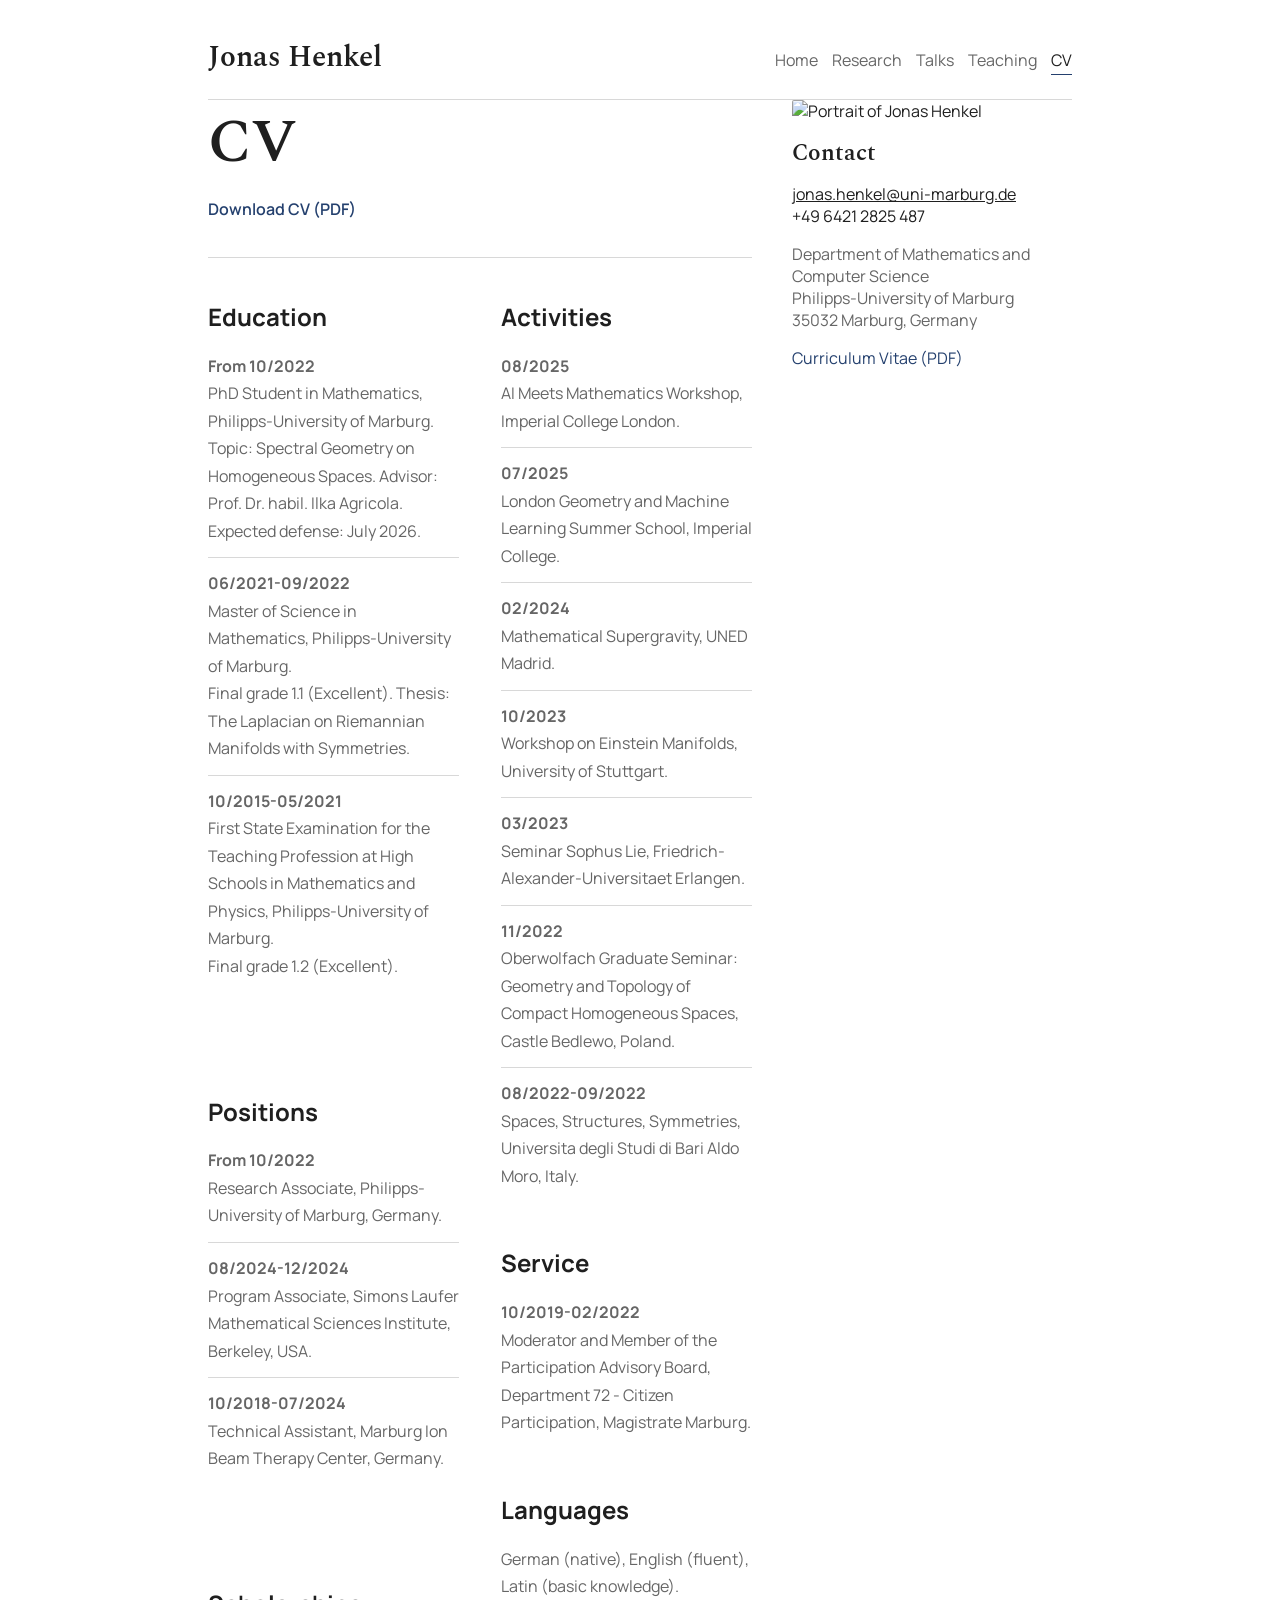
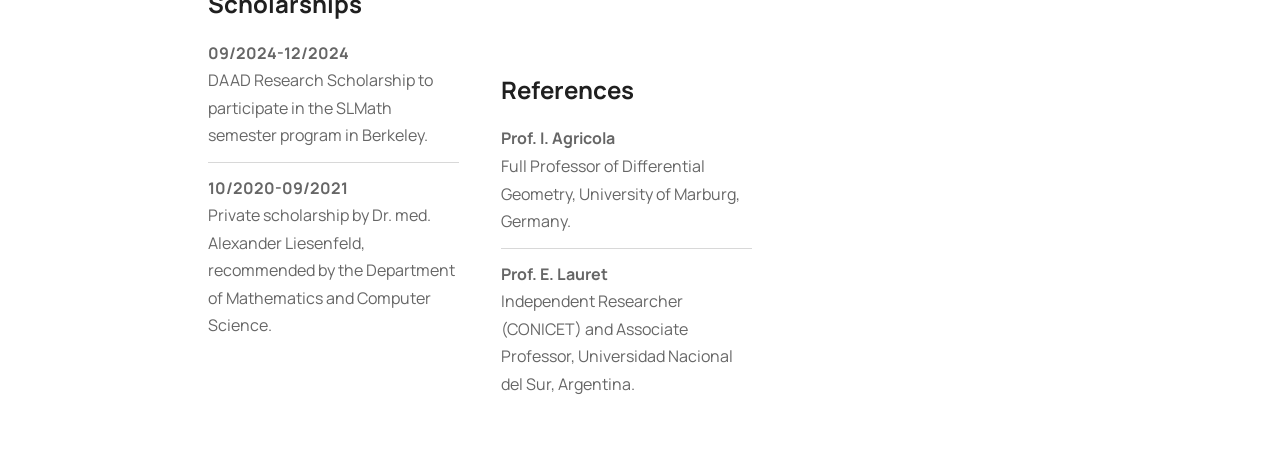
==== commit d0b86ead: "website" ====
--- a/cv.html
+++ b/cv.html
@@ -24,115 +24,140 @@
     </header>
 
     <main class="page">
-      <section class="page-intro">
-        <h1>CV</h1>
-        <div class="hero-actions page-actions">
-          <a class="button" href="assets/jonas-henkel-cv.pdf">Download CV (PDF)</a>
-        </div>
-      </section>
-
-      <section class="cv-grid">
-        <div class="cv-column">
-          <section class="content-block">
-            <h2>Education</h2>
-            <ul class="stack-list">
-              <li>
-                <strong>From 10/2022</strong><br>
-                PhD Student in Mathematics, Philipps-University of Marburg.<br>
-                Topic: Spectral Geometry on Homogeneous Spaces. Advisor: Prof. Dr. habil. Ilka Agricola.<br>
-                Expected defense: July 2026.
-              </li>
-              <li>
-                <strong>06/2021-09/2022</strong><br>
-                Master of Science in Mathematics, Philipps-University of Marburg.<br>
-                Final grade 1.1 (Excellent). Thesis: The Laplacian on Riemannian Manifolds with Symmetries.
-              </li>
-              <li>
-                <strong>10/2015-05/2021</strong><br>
-                First State Examination for the Teaching Profession at High Schools in Mathematics and Physics,
-                Philipps-University of Marburg.<br>
-                Final grade 1.2 (Excellent).
-              </li>
-            </ul>
+      <div class="page-layout">
+        <div class="page-main">
+          <section class="page-intro">
+            <h1>CV</h1>
+            <div class="hero-actions page-actions">
+              <a class="button" href="assets/jonas-henkel-cv.pdf">Download CV (PDF)</a>
+            </div>
           </section>
 
-          <section class="content-block">
-            <h2>Positions</h2>
-            <ul class="stack-list">
-              <li>
-                <strong>From 10/2022</strong><br>
-                Research Associate, Philipps-University of Marburg, Germany.
-              </li>
-              <li>
-                <strong>08/2024-12/2024</strong><br>
-                Program Associate, Simons Laufer Mathematical Sciences Institute, Berkeley, USA.
-              </li>
-              <li>
-                <strong>10/2018-07/2024</strong><br>
-                Technical Assistant, Marburg Ion Beam Therapy Center, Germany.
-              </li>
-            </ul>
-          </section>
+          <section class="cv-grid">
+            <div class="cv-column">
+              <section class="content-block">
+                <h2>Education</h2>
+                <ul class="stack-list">
+                  <li>
+                    <strong>From 10/2022</strong><br>
+                    PhD Student in Mathematics, Philipps-University of Marburg.<br>
+                    Topic: Spectral Geometry on Homogeneous Spaces. Advisor: Prof. Dr. habil. Ilka Agricola.<br>
+                    Expected defense: July 2026.
+                  </li>
+                  <li>
+                    <strong>06/2021-09/2022</strong><br>
+                    Master of Science in Mathematics, Philipps-University of Marburg.<br>
+                    Final grade 1.1 (Excellent). Thesis: The Laplacian on Riemannian Manifolds with Symmetries.
+                  </li>
+                  <li>
+                    <strong>10/2015-05/2021</strong><br>
+                    First State Examination for the Teaching Profession at High Schools in Mathematics and Physics,
+                    Philipps-University of Marburg.<br>
+                    Final grade 1.2 (Excellent).
+                  </li>
+                </ul>
+              </section>
 
-          <section class="content-block">
-            <h2>Scholarships</h2>
-            <ul class="stack-list">
-              <li>
-                <strong>09/2024-12/2024</strong><br>
-                DAAD Research Scholarship to participate in the SLMath semester program in Berkeley.
-              </li>
-              <li>
-                <strong>10/2020-09/2021</strong><br>
-                Private scholarship by Dr. med. Alexander Liesenfeld, recommended by the Department of Mathematics and Computer Science.
-              </li>
-            </ul>
+              <section class="content-block">
+                <h2>Positions</h2>
+                <ul class="stack-list">
+                  <li>
+                    <strong>From 10/2022</strong><br>
+                    Research Associate, Philipps-University of Marburg, Germany.
+                  </li>
+                  <li>
+                    <strong>08/2024-12/2024</strong><br>
+                    Program Associate, Simons Laufer Mathematical Sciences Institute, Berkeley, USA.
+                  </li>
+                  <li>
+                    <strong>10/2018-07/2024</strong><br>
+                    Technical Assistant, Marburg Ion Beam Therapy Center, Germany.
+                  </li>
+                </ul>
+              </section>
+
+              <section class="content-block">
+                <h2>Scholarships</h2>
+                <ul class="stack-list">
+                  <li>
+                    <strong>09/2024-12/2024</strong><br>
+                    DAAD Research Scholarship to participate in the SLMath semester program in Berkeley.
+                  </li>
+                  <li>
+                    <strong>10/2020-09/2021</strong><br>
+                    Private scholarship by Dr. med. Alexander Liesenfeld, recommended by the Department of Mathematics and Computer Science.
+                  </li>
+                </ul>
+              </section>
+            </div>
+
+            <div class="cv-column">
+              <section class="content-block">
+                <h2>Activities</h2>
+                <ul class="stack-list">
+                  <li><strong>08/2025</strong><br>AI Meets Mathematics Workshop, Imperial College London.</li>
+                  <li><strong>07/2025</strong><br>London Geometry and Machine Learning Summer School, Imperial College.</li>
+                  <li><strong>02/2024</strong><br>Mathematical Supergravity, UNED Madrid.</li>
+                  <li><strong>10/2023</strong><br>Workshop on Einstein Manifolds, University of Stuttgart.</li>
+                  <li><strong>03/2023</strong><br>Seminar Sophus Lie, Friedrich-Alexander-Universitaet Erlangen.</li>
+                  <li><strong>11/2022</strong><br>Oberwolfach Graduate Seminar: Geometry and Topology of Compact Homogeneous Spaces, Castle Bedlewo, Poland.</li>
+                  <li><strong>08/2022-09/2022</strong><br>Spaces, Structures, Symmetries, Universita degli Studi di Bari Aldo Moro, Italy.</li>
+                </ul>
+              </section>
+
+              <section class="content-block">
+                <h2>Service</h2>
+                <ul class="stack-list">
+                  <li>
+                    <strong>10/2019-02/2022</strong><br>
+                    Moderator and Member of the Participation Advisory Board, Department 72 - Citizen Participation, Magistrate Marburg.
+                  </li>
+                </ul>
+              </section>
+
+              <section class="content-block">
+                <h2>Languages</h2>
+                <p>German (native), English (fluent), Latin (basic knowledge).</p>
+              </section>
+
+              <section class="content-block">
+                <h2>References</h2>
+                <ul class="stack-list">
+                  <li>
+                    <strong>Prof. I. Agricola</strong><br>
+                    Full Professor of Differential Geometry, University of Marburg, Germany.
+                  </li>
+                  <li>
+                    <strong>Prof. E. Lauret</strong><br>
+                    Independent Researcher (CONICET) and Associate Professor, Universidad Nacional del Sur, Argentina.
+                  </li>
+                </ul>
+              </section>
+            </div>
           </section>
         </div>
 
-        <div class="cv-column">
-          <section class="content-block">
-            <h2>Activities</h2>
-            <ul class="stack-list">
-              <li><strong>08/2025</strong><br>AI Meets Mathematics Workshop, Imperial College London.</li>
-              <li><strong>07/2025</strong><br>London Geometry and Machine Learning Summer School, Imperial College.</li>
-              <li><strong>02/2024</strong><br>Mathematical Supergravity, UNED Madrid.</li>
-              <li><strong>10/2023</strong><br>Workshop on Einstein Manifolds, University of Stuttgart.</li>
-              <li><strong>03/2023</strong><br>Seminar Sophus Lie, Friedrich-Alexander-Universitaet Erlangen.</li>
-              <li><strong>11/2022</strong><br>Oberwolfach Graduate Seminar: Geometry and Topology of Compact Homogeneous Spaces, Castle Bedlewo, Poland.</li>
-              <li><strong>08/2022-09/2022</strong><br>Spaces, Structures, Symmetries, Universita degli Studi di Bari Aldo Moro, Italy.</li>
-            </ul>
+        <aside class="page-sidebar">
+          <div class="portrait-frame">
+            <img class="portrait" src="assets/jonas-henkel-portrait.png" alt="Portrait of Jonas Henkel">
+          </div>
+          <section class="sidebar-block">
+            <h2>Contact</h2>
+            <p>
+              <a href="mailto:jonas.henkel@uni-marburg.de">jonas.henkel@uni-marburg.de</a><br>
+              +49 6421 2825 487
+            </p>
+            <p class="muted">
+              Department of Mathematics and Computer Science<br>
+              Philipps-University of Marburg<br>
+              35032 Marburg, Germany
+            </p>
+            <p>
+              <a class="inline-link" href="assets/jonas-henkel-cv.pdf">Curriculum Vitae (PDF)</a>
+            </p>
           </section>
-
-          <section class="content-block">
-            <h2>Service</h2>
-            <ul class="stack-list">
-              <li>
-                <strong>10/2019-02/2022</strong><br>
-                Moderator and Member of the Participation Advisory Board, Department 72 - Citizen Participation, Magistrate Marburg.
-              </li>
-            </ul>
-          </section>
-
-          <section class="content-block">
-            <h2>Languages</h2>
-            <p>German (native), English (fluent), Latin (basic knowledge).</p>
-          </section>
-
-          <section class="content-block">
-            <h2>References</h2>
-            <ul class="stack-list">
-              <li>
-                <strong>Prof. I. Agricola</strong><br>
-                Full Professor of Differential Geometry, University of Marburg, Germany.
-              </li>
-              <li>
-                <strong>Prof. E. Lauret</strong><br>
-                Independent Researcher (CONICET) and Associate Professor, Universidad Nacional del Sur, Argentina.
-              </li>
-            </ul>
-          </section>
-        </div>
-      </section>
+        </aside>
+      </div>
     </main>
   </div>
 </body>
--- a/styles.css
+++ b/styles.css
@@ -87,23 +87,25 @@
   padding: 0;
 }
 
-.home-grid {
+.page-layout {
   display: grid;
   grid-template-columns: minmax(0, 1.45fr) minmax(220px, 280px);
   gap: 40px;
   align-items: start;
 }
 
-.home-main {
+.page-main {
   min-width: 0;
-}
-
-.home-main > section + section {
+  display: grid;
+  gap: 36px;
+}
+
+.page-main > section + section {
   padding-top: 22px;
   border-top: 1px solid var(--line);
 }
 
-.home-sidebar {
+.page-sidebar {
   position: sticky;
   top: 28px;
   display: grid;
@@ -360,7 +362,7 @@
 
 @media (max-width: 860px) {
   .site-header,
-  .home-grid,
+  .page-layout,
   .hero-layout,
   .split-section,
   .two-up,
@@ -384,7 +386,7 @@
     width: min(100%, 260px);
   }
 
-  .home-sidebar {
+  .page-sidebar {
     position: static;
   }
 }
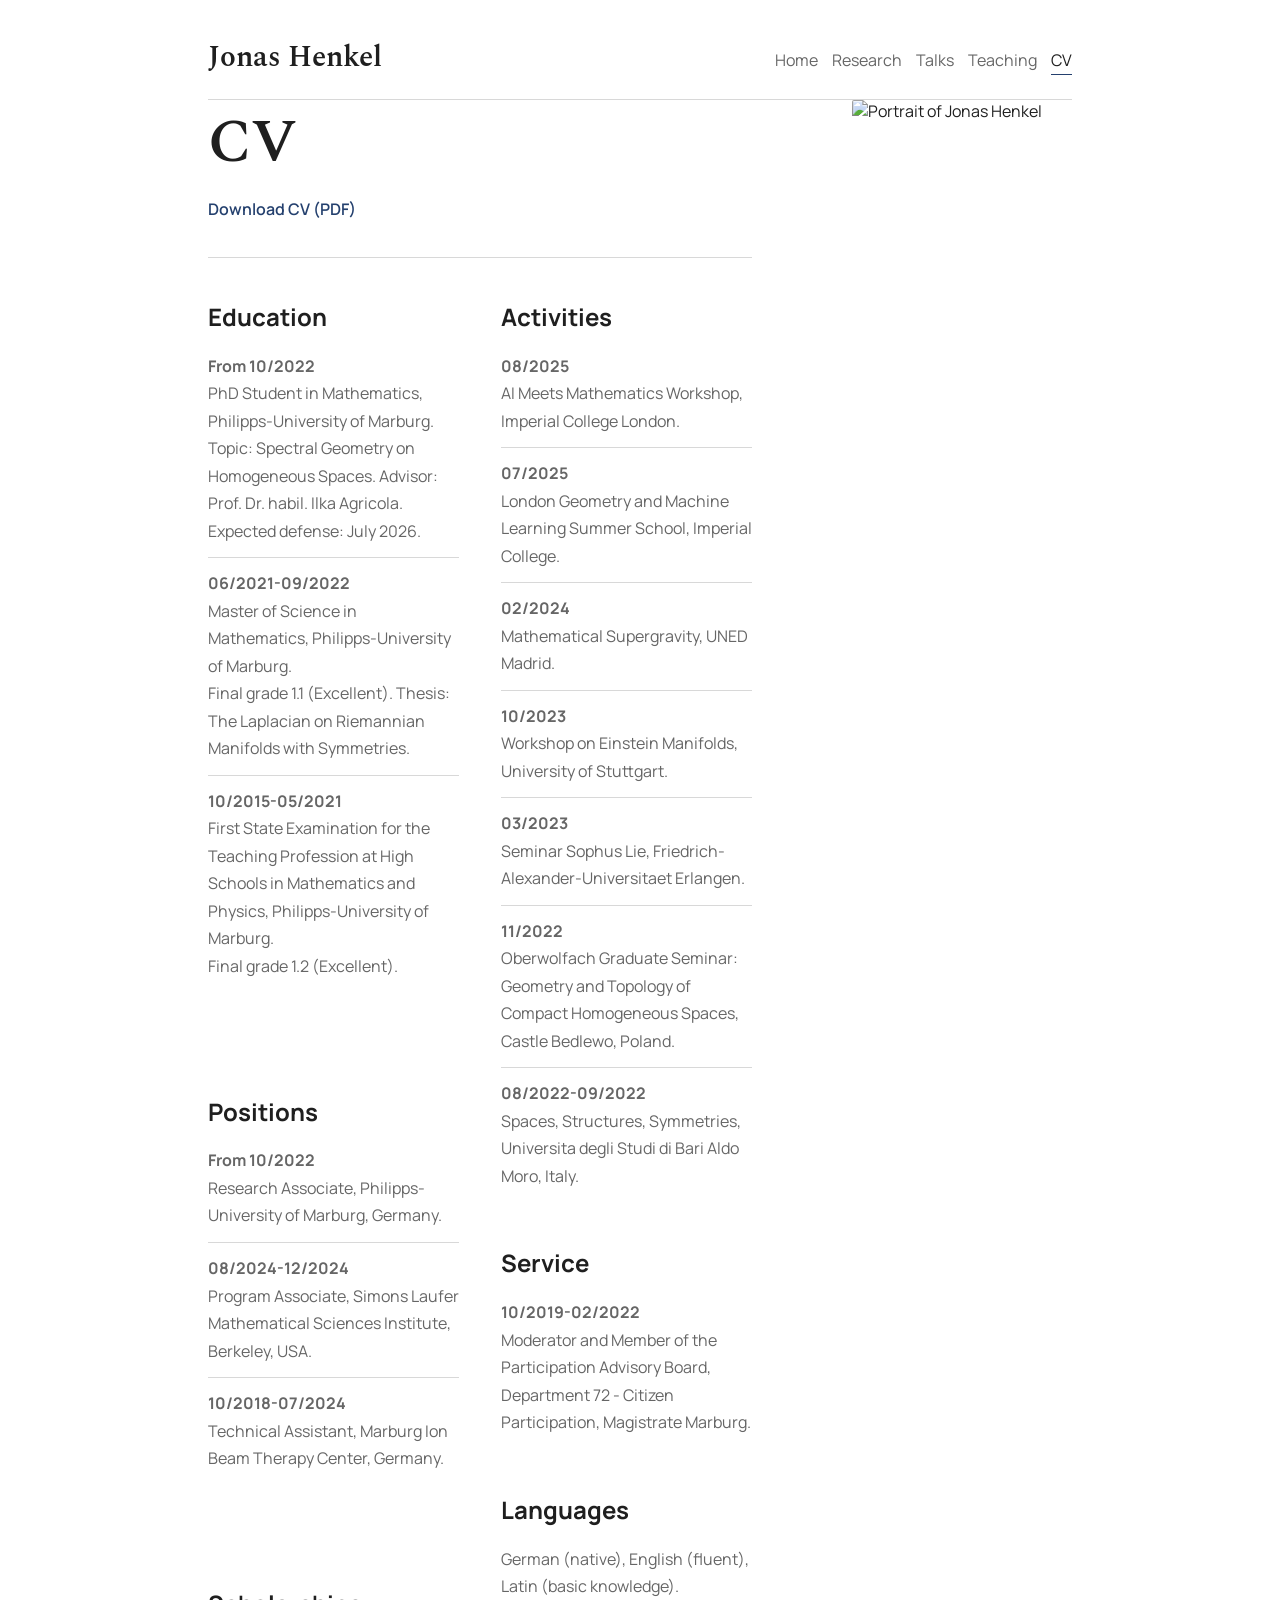
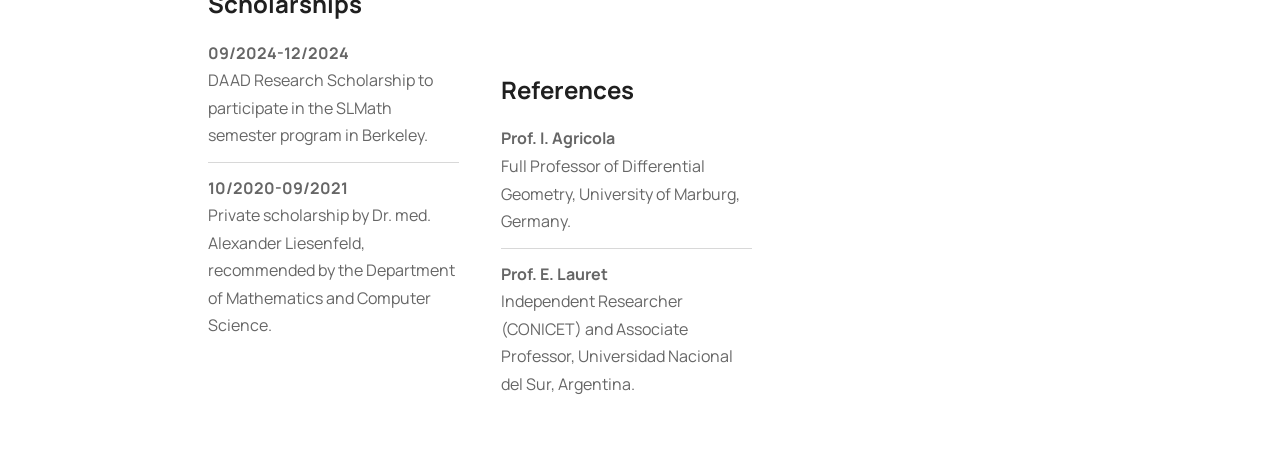
==== commit c9d53329: "website" ====
--- a/cv.html
+++ b/cv.html
@@ -137,25 +137,10 @@
           </section>
         </div>
 
-        <aside class="page-sidebar">
+        <aside class="page-sidebar page-sidebar-quiet">
           <div class="portrait-frame">
             <img class="portrait" src="assets/jonas-henkel-portrait.png" alt="Portrait of Jonas Henkel">
           </div>
-          <section class="sidebar-block">
-            <h2>Contact</h2>
-            <p>
-              <a href="mailto:jonas.henkel@uni-marburg.de">jonas.henkel@uni-marburg.de</a><br>
-              +49 6421 2825 487
-            </p>
-            <p class="muted">
-              Department of Mathematics and Computer Science<br>
-              Philipps-University of Marburg<br>
-              35032 Marburg, Germany
-            </p>
-            <p>
-              <a class="inline-link" href="assets/jonas-henkel-cv.pdf">Curriculum Vitae (PDF)</a>
-            </p>
-          </section>
         </aside>
       </div>
     </main>
--- a/styles.css
+++ b/styles.css
@@ -110,6 +110,12 @@
   top: 28px;
   display: grid;
   gap: 18px;
+}
+
+.page-sidebar-quiet {
+  width: min(100%, 220px);
+  justify-self: end;
+  top: 40px;
 }
 
 .home-intro {
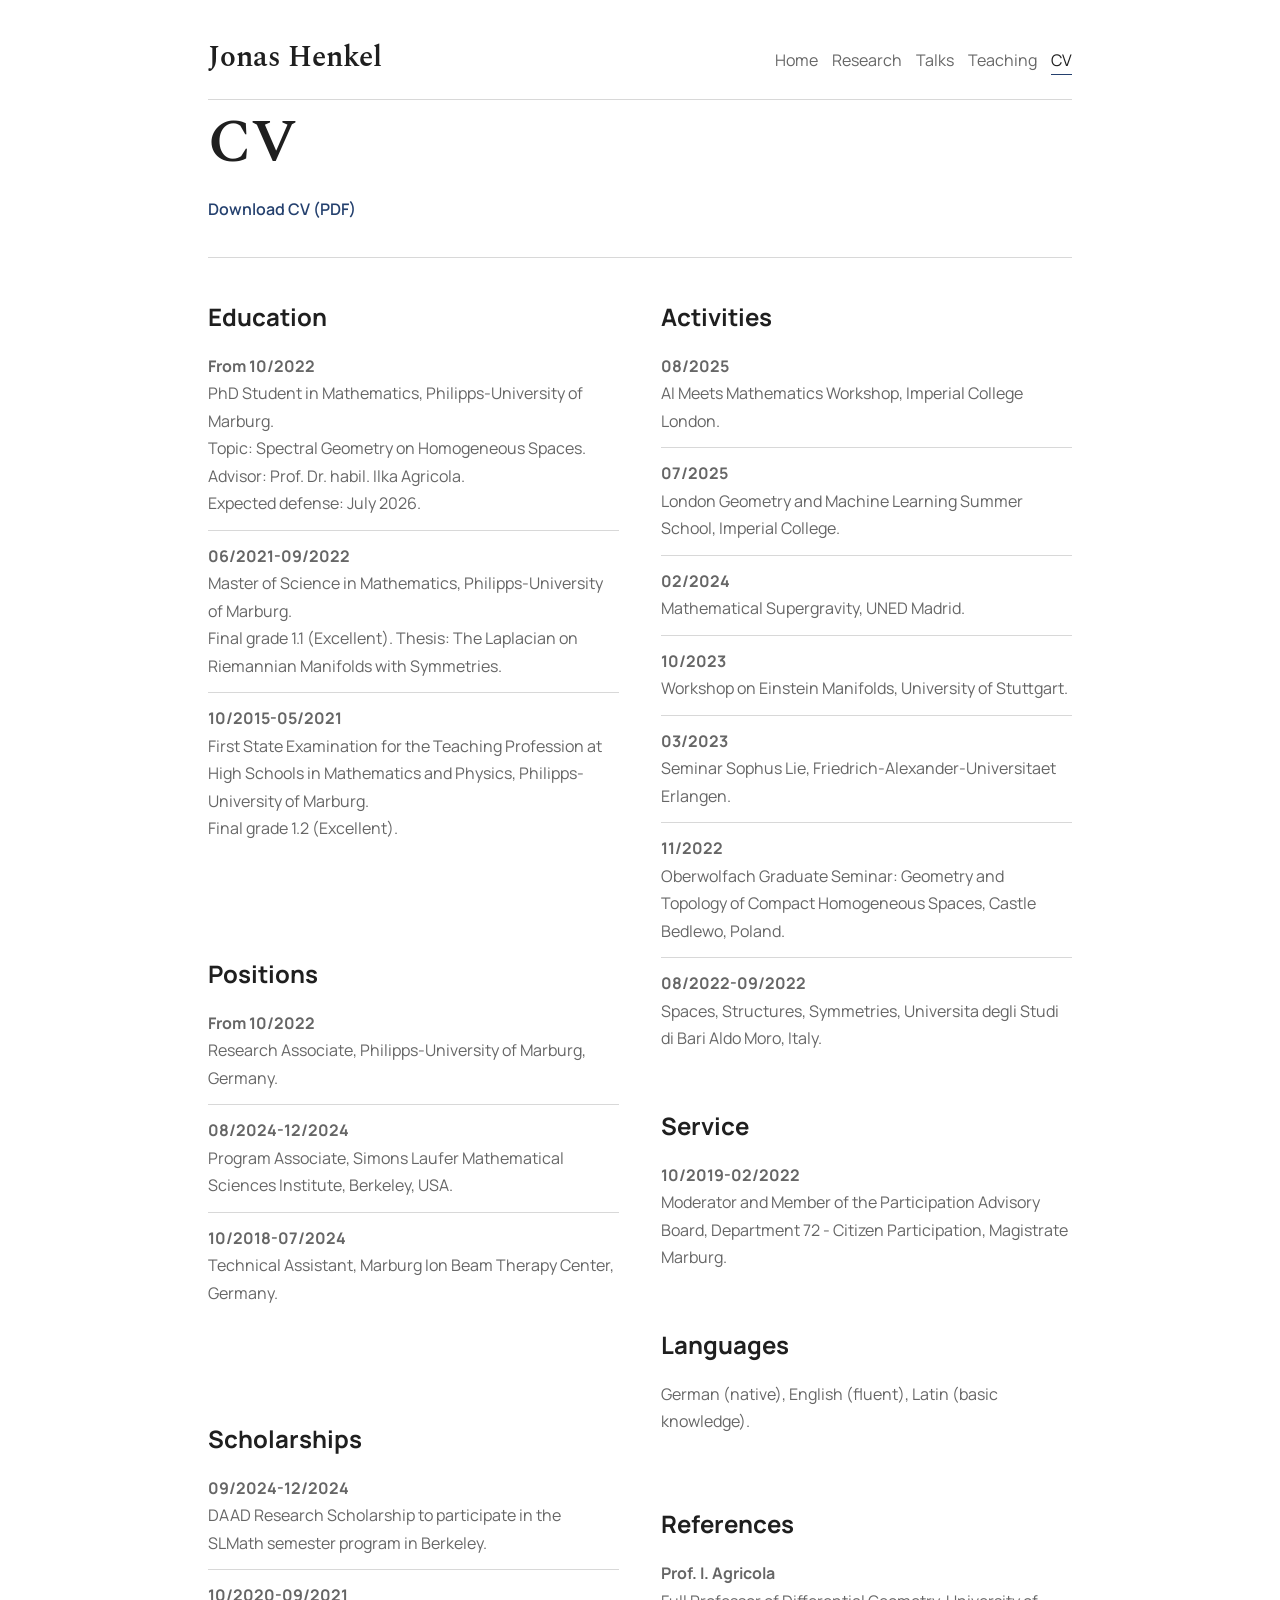
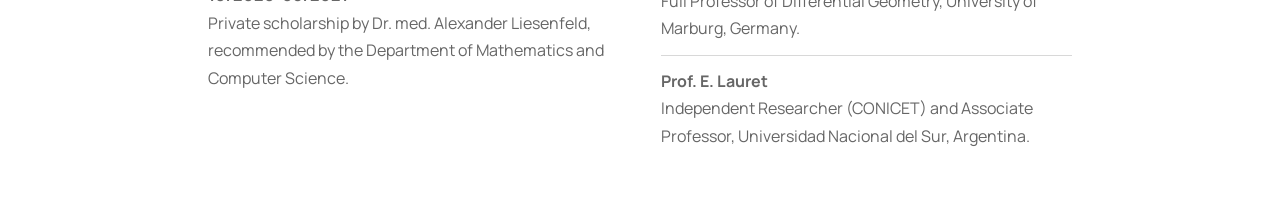
==== commit 144c92df: "webiste" ====
--- a/cv.html
+++ b/cv.html
@@ -24,125 +24,115 @@
     </header>
 
     <main class="page">
-      <div class="page-layout">
-        <div class="page-main">
-          <section class="page-intro">
-            <h1>CV</h1>
-            <div class="hero-actions page-actions">
-              <a class="button" href="assets/jonas-henkel-cv.pdf">Download CV (PDF)</a>
-            </div>
+      <section class="page-intro">
+        <h1>CV</h1>
+        <div class="hero-actions page-actions">
+          <a class="button" href="assets/jonas-henkel-cv.pdf" target="_blank" rel="noopener noreferrer">Download CV (PDF)</a>
+        </div>
+      </section>
+
+      <section class="cv-grid">
+        <div class="cv-column">
+          <section class="content-block">
+            <h2>Education</h2>
+            <ul class="stack-list">
+              <li>
+                <strong>From 10/2022</strong><br>
+                PhD Student in Mathematics, Philipps-University of Marburg.<br>
+                Topic: Spectral Geometry on Homogeneous Spaces. Advisor: Prof. Dr. habil. Ilka Agricola.<br>
+                Expected defense: July 2026.
+              </li>
+              <li>
+                <strong>06/2021-09/2022</strong><br>
+                Master of Science in Mathematics, Philipps-University of Marburg.<br>
+                Final grade 1.1 (Excellent). Thesis: The Laplacian on Riemannian Manifolds with Symmetries.
+              </li>
+              <li>
+                <strong>10/2015-05/2021</strong><br>
+                First State Examination for the Teaching Profession at High Schools in Mathematics and Physics,
+                Philipps-University of Marburg.<br>
+                Final grade 1.2 (Excellent).
+              </li>
+            </ul>
           </section>
 
-          <section class="cv-grid">
-            <div class="cv-column">
-              <section class="content-block">
-                <h2>Education</h2>
-                <ul class="stack-list">
-                  <li>
-                    <strong>From 10/2022</strong><br>
-                    PhD Student in Mathematics, Philipps-University of Marburg.<br>
-                    Topic: Spectral Geometry on Homogeneous Spaces. Advisor: Prof. Dr. habil. Ilka Agricola.<br>
-                    Expected defense: July 2026.
-                  </li>
-                  <li>
-                    <strong>06/2021-09/2022</strong><br>
-                    Master of Science in Mathematics, Philipps-University of Marburg.<br>
-                    Final grade 1.1 (Excellent). Thesis: The Laplacian on Riemannian Manifolds with Symmetries.
-                  </li>
-                  <li>
-                    <strong>10/2015-05/2021</strong><br>
-                    First State Examination for the Teaching Profession at High Schools in Mathematics and Physics,
-                    Philipps-University of Marburg.<br>
-                    Final grade 1.2 (Excellent).
-                  </li>
-                </ul>
-              </section>
+          <section class="content-block">
+            <h2>Positions</h2>
+            <ul class="stack-list">
+              <li>
+                <strong>From 10/2022</strong><br>
+                Research Associate, Philipps-University of Marburg, Germany.
+              </li>
+              <li>
+                <strong>08/2024-12/2024</strong><br>
+                Program Associate, Simons Laufer Mathematical Sciences Institute, Berkeley, USA.
+              </li>
+              <li>
+                <strong>10/2018-07/2024</strong><br>
+                Technical Assistant, Marburg Ion Beam Therapy Center, Germany.
+              </li>
+            </ul>
+          </section>
 
-              <section class="content-block">
-                <h2>Positions</h2>
-                <ul class="stack-list">
-                  <li>
-                    <strong>From 10/2022</strong><br>
-                    Research Associate, Philipps-University of Marburg, Germany.
-                  </li>
-                  <li>
-                    <strong>08/2024-12/2024</strong><br>
-                    Program Associate, Simons Laufer Mathematical Sciences Institute, Berkeley, USA.
-                  </li>
-                  <li>
-                    <strong>10/2018-07/2024</strong><br>
-                    Technical Assistant, Marburg Ion Beam Therapy Center, Germany.
-                  </li>
-                </ul>
-              </section>
-
-              <section class="content-block">
-                <h2>Scholarships</h2>
-                <ul class="stack-list">
-                  <li>
-                    <strong>09/2024-12/2024</strong><br>
-                    DAAD Research Scholarship to participate in the SLMath semester program in Berkeley.
-                  </li>
-                  <li>
-                    <strong>10/2020-09/2021</strong><br>
-                    Private scholarship by Dr. med. Alexander Liesenfeld, recommended by the Department of Mathematics and Computer Science.
-                  </li>
-                </ul>
-              </section>
-            </div>
-
-            <div class="cv-column">
-              <section class="content-block">
-                <h2>Activities</h2>
-                <ul class="stack-list">
-                  <li><strong>08/2025</strong><br>AI Meets Mathematics Workshop, Imperial College London.</li>
-                  <li><strong>07/2025</strong><br>London Geometry and Machine Learning Summer School, Imperial College.</li>
-                  <li><strong>02/2024</strong><br>Mathematical Supergravity, UNED Madrid.</li>
-                  <li><strong>10/2023</strong><br>Workshop on Einstein Manifolds, University of Stuttgart.</li>
-                  <li><strong>03/2023</strong><br>Seminar Sophus Lie, Friedrich-Alexander-Universitaet Erlangen.</li>
-                  <li><strong>11/2022</strong><br>Oberwolfach Graduate Seminar: Geometry and Topology of Compact Homogeneous Spaces, Castle Bedlewo, Poland.</li>
-                  <li><strong>08/2022-09/2022</strong><br>Spaces, Structures, Symmetries, Universita degli Studi di Bari Aldo Moro, Italy.</li>
-                </ul>
-              </section>
-
-              <section class="content-block">
-                <h2>Service</h2>
-                <ul class="stack-list">
-                  <li>
-                    <strong>10/2019-02/2022</strong><br>
-                    Moderator and Member of the Participation Advisory Board, Department 72 - Citizen Participation, Magistrate Marburg.
-                  </li>
-                </ul>
-              </section>
-
-              <section class="content-block">
-                <h2>Languages</h2>
-                <p>German (native), English (fluent), Latin (basic knowledge).</p>
-              </section>
-
-              <section class="content-block">
-                <h2>References</h2>
-                <ul class="stack-list">
-                  <li>
-                    <strong>Prof. I. Agricola</strong><br>
-                    Full Professor of Differential Geometry, University of Marburg, Germany.
-                  </li>
-                  <li>
-                    <strong>Prof. E. Lauret</strong><br>
-                    Independent Researcher (CONICET) and Associate Professor, Universidad Nacional del Sur, Argentina.
-                  </li>
-                </ul>
-              </section>
-            </div>
+          <section class="content-block">
+            <h2>Scholarships</h2>
+            <ul class="stack-list">
+              <li>
+                <strong>09/2024-12/2024</strong><br>
+                DAAD Research Scholarship to participate in the SLMath semester program in Berkeley.
+              </li>
+              <li>
+                <strong>10/2020-09/2021</strong><br>
+                Private scholarship by Dr. med. Alexander Liesenfeld, recommended by the Department of Mathematics and Computer Science.
+              </li>
+            </ul>
           </section>
         </div>
 
-        <aside class="page-sidebar page-sidebar-quiet">
-          <div class="portrait-frame">
-            <img class="portrait" src="assets/jonas-henkel-portrait.png" alt="Portrait of Jonas Henkel">
-          </div>
-        </aside>
-      </div>
+        <div class="cv-column">
+          <section class="content-block">
+            <h2>Activities</h2>
+            <ul class="stack-list">
+              <li><strong>08/2025</strong><br>AI Meets Mathematics Workshop, Imperial College London.</li>
+              <li><strong>07/2025</strong><br>London Geometry and Machine Learning Summer School, Imperial College.</li>
+              <li><strong>02/2024</strong><br>Mathematical Supergravity, UNED Madrid.</li>
+              <li><strong>10/2023</strong><br>Workshop on Einstein Manifolds, University of Stuttgart.</li>
+              <li><strong>03/2023</strong><br>Seminar Sophus Lie, Friedrich-Alexander-Universitaet Erlangen.</li>
+              <li><strong>11/2022</strong><br>Oberwolfach Graduate Seminar: Geometry and Topology of Compact Homogeneous Spaces, Castle Bedlewo, Poland.</li>
+              <li><strong>08/2022-09/2022</strong><br>Spaces, Structures, Symmetries, Universita degli Studi di Bari Aldo Moro, Italy.</li>
+            </ul>
+          </section>
+
+          <section class="content-block">
+            <h2>Service</h2>
+            <ul class="stack-list">
+              <li>
+                <strong>10/2019-02/2022</strong><br>
+                Moderator and Member of the Participation Advisory Board, Department 72 - Citizen Participation, Magistrate Marburg.
+              </li>
+            </ul>
+          </section>
+
+          <section class="content-block">
+            <h2>Languages</h2>
+            <p>German (native), English (fluent), Latin (basic knowledge).</p>
+          </section>
+
+          <section class="content-block">
+            <h2>References</h2>
+            <ul class="stack-list">
+              <li>
+                <strong>Prof. I. Agricola</strong><br>
+                Full Professor of Differential Geometry, University of Marburg, Germany.
+              </li>
+              <li>
+                <strong>Prof. E. Lauret</strong><br>
+                Independent Researcher (CONICET) and Associate Professor, Universidad Nacional del Sur, Argentina.
+              </li>
+            </ul>
+          </section>
+        </div>
+      </section>
     </main>
   </div>
 </body>
--- a/styles.css
+++ b/styles.css
@@ -222,7 +222,8 @@
 
 .page > .content-block,
 .page > .split-section,
-.page > .grid {
+.page > .grid,
+.page > .cv-grid {
   padding-top: 22px;
   border-top: 1px solid var(--line);
 }
